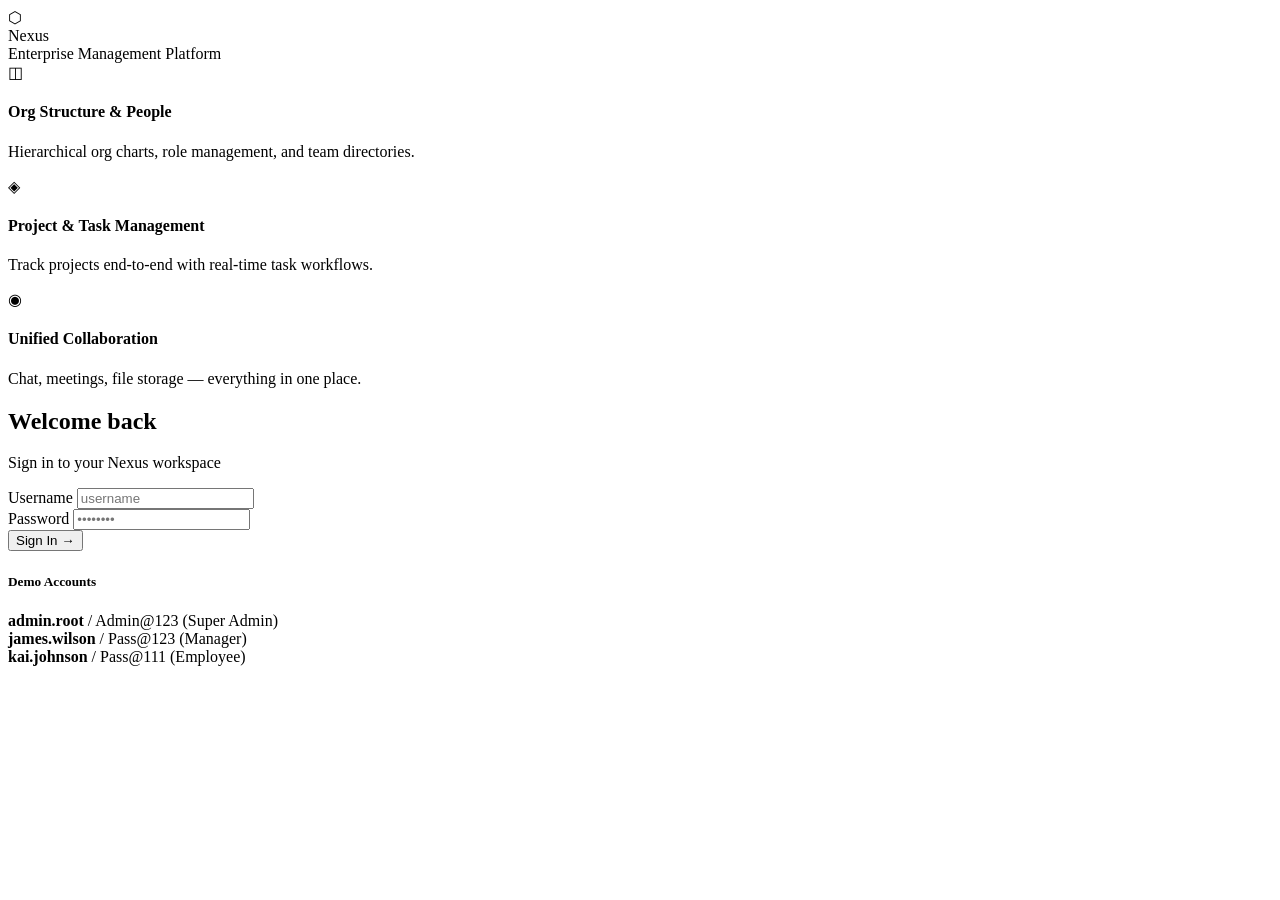
==== index.html @ 41109d19 "Add files via upload" ====
<!DOCTYPE html>
<html lang="en">
<head>
  <meta charset="UTF-8">
  <meta name="viewport" content="width=device-width, initial-scale=1.0">
  <title>Nexus — Sign In</title>
  <link rel="stylesheet" href="css/main.css">
  <link rel="icon" href="data:image/svg+xml,<svg xmlns='http://www.w3.org/2000/svg' viewBox='0 0 100 100'><text y='.9em' font-size='90'>⬡</text></svg>">
</head>
<body>
  <div class="login-page">
    <!-- Left Art Panel -->
    <div class="login-art">
      <div class="grid-lines"></div>
      <div class="login-art-content">
        <div class="login-brand-logo">⬡</div>
        <div class="login-brand-name">Nexus</div>
        <div class="login-brand-tag">Enterprise Management Platform</div>

        <div class="login-features">
          <div class="login-feature">
            <div class="lf-icon">◫</div>
            <div class="lf-text">
              <h4>Org Structure & People</h4>
              <p>Hierarchical org charts, role management, and team directories.</p>
            </div>
          </div>
          <div class="login-feature">
            <div class="lf-icon">◈</div>
            <div class="lf-text">
              <h4>Project & Task Management</h4>
              <p>Track projects end-to-end with real-time task workflows.</p>
            </div>
          </div>
          <div class="login-feature">
            <div class="lf-icon">◉</div>
            <div class="lf-text">
              <h4>Unified Collaboration</h4>
              <p>Chat, meetings, file storage — everything in one place.</p>
            </div>
          </div>
        </div>
      </div>
    </div>

    <!-- Right Form Panel -->
    <div class="login-form-side">
      <div class="login-form-box">
        <h2>Welcome back</h2>
        <p>Sign in to your Nexus workspace</p>

        <div class="form-group">
          <label>Username</label>
          <input type="text" id="username" placeholder="username" autocomplete="username"
            onkeydown="if(event.key==='Enter')document.getElementById('password').focus()">
        </div>
        <div class="form-group">
          <label>Password</label>
          <input type="password" id="password" placeholder="••••••••" autocomplete="current-password"
            onkeydown="if(event.key==='Enter')doLogin()">
        </div>
        <button class="login-btn" onclick="doLogin()">Sign In →</button>

        <div class="login-hint">
          <h5>Demo Accounts</h5>
          <p>
            <strong>admin.root</strong> / Admin@123 (Super Admin)<br>
            <strong>james.wilson</strong> / Pass@123 (Manager)<br>
            <strong>kai.johnson</strong> / Pass@111 (Employee)
          </p>
        </div>
      </div>
    </div>
  </div>

  <div id="toast-container"></div>

  <script src="js/store.js"></script>
  <script>
    // Pre-init store
    Store.get();

    function doLogin() {
      const username = document.getElementById('username').value.trim();
      const password = document.getElementById('password').value;
      if (!username || !password) { H.notify('Enter credentials', 'error'); return; }
      const user = Auth.login(username, password);
      if (user) {
        H.notify(`Welcome, ${user.name.split(' ')[0]}!`, 'success');
        setTimeout(() => window.location.href = 'app.html', 700);
      } else {
        H.notify('Invalid username or password', 'error');
        document.getElementById('password').value = '';
        document.getElementById('password').focus();
      }
    }
  </script>
</body>
</html>
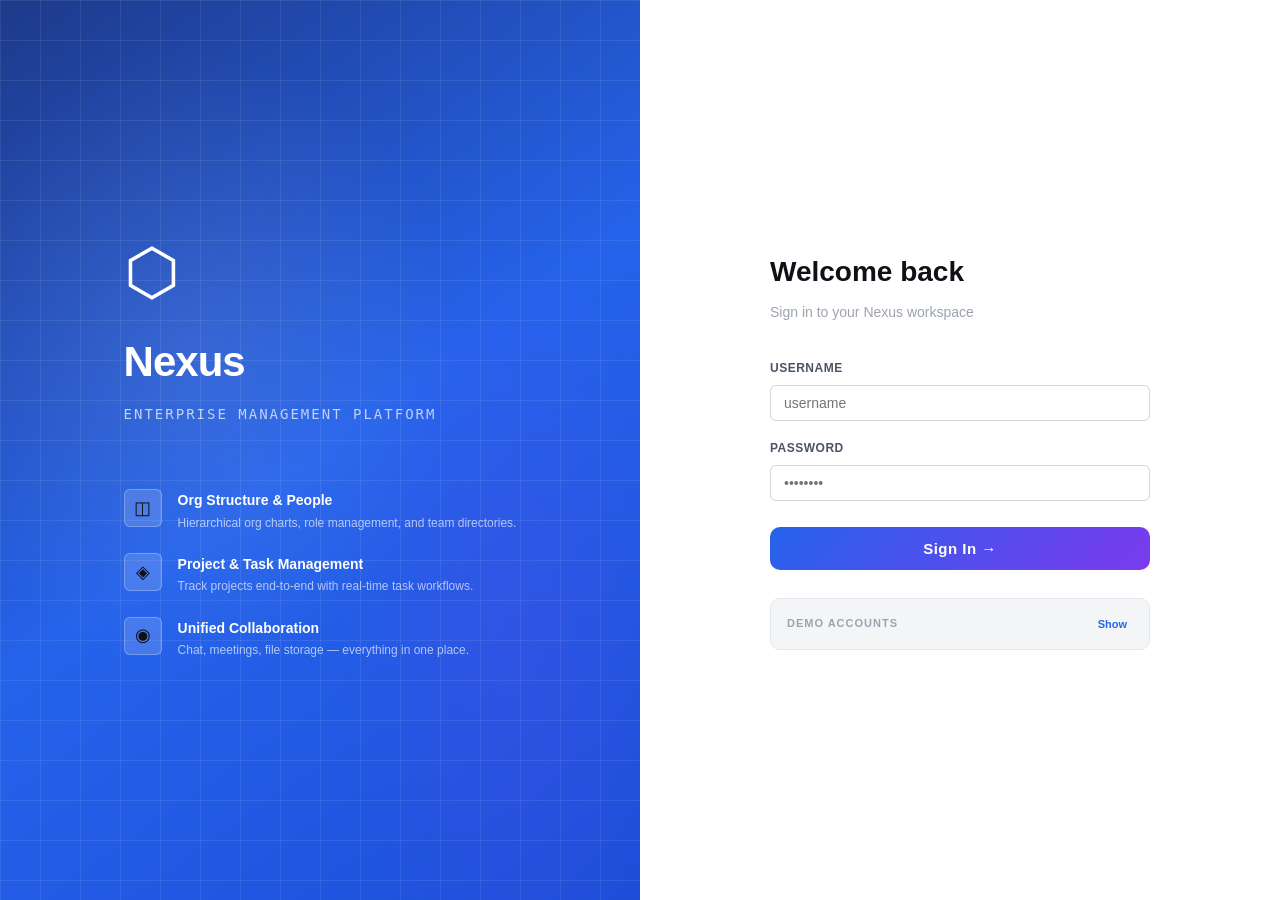
==== commit df276624: "Enhance demo account hints with toggle feature Added toggle functionality for demo account hints." ====
--- a/index.html
+++ b/index.html
@@ -62,12 +62,17 @@
         <button class="login-btn" onclick="doLogin()">Sign In →</button>
 
         <div class="login-hint">
-          <h5>Demo Accounts</h5>
-          <p>
-            <strong>admin.root</strong> / Admin@123 (Super Admin)<br>
-            <strong>james.wilson</strong> / Pass@123 (Manager)<br>
-            <strong>kai.johnson</strong> / Pass@111 (Employee)
-          </p>
+          <div class="login-hint-header">
+            <h5>Demo Accounts</h5>
+            <button class="login-hint-toggle" onclick="toggleHint(this)">Show</button>
+          </div>
+          <div class="login-hint-body" id="demo-hint-body">
+            <p>
+              <strong>admin.root</strong> / Admin@123 (Super Admin)<br>
+              <strong>james.wilson</strong> / Pass@123 (Manager)<br>
+              <strong>kai.johnson</strong> / Pass@111 (Employee)
+            </p>
+          </div>
         </div>
       </div>
     </div>
@@ -77,8 +82,13 @@
 
   <script src="js/store.js"></script>
   <script>
-    // Pre-init store
     Store.get();
+
+    function toggleHint(btn) {
+      const body = document.getElementById('demo-hint-body');
+      const isOpen = body.classList.toggle('open');
+      btn.textContent = isOpen ? 'Hide' : 'Show';
+    }
 
     function doLogin() {
       const username = document.getElementById('username').value.trim();
--- a/css/main.css
+++ b/css/main.css
@@ -0,0 +1,775 @@
+/* ═══════════════════════════════════════════
+   NEXUS — Design System (Light Theme)
+═══════════════════════════════════════════ */
+
+@import url('https://fonts.googleapis.com/css2?family=DM+Sans:wght@300;400;500;600;700&family=Syne:wght@400;600;700;800&family=JetBrains+Mono:wght@400;500&display=swap');
+
+/* ─── Variables ──────────────────────────── */
+:root {
+  --bg-base:    #f4f5f7;
+  --bg-surface: #ffffff;
+  --bg-card:    #ffffff;
+  --bg-hover:   #f0f2f5;
+  --bg-active:  #e8eaf0;
+
+  --border:     #e2e5eb;
+  --border-2:   #d1d5dc;
+
+  --text-1:     #0f1117;
+  --text-2:     #4b5563;
+  --text-3:     #9ca3af;
+
+  --accent:     #2563eb;
+  --accent-glow:#2563eb14;
+  --accent-2:   #7c3aed;
+  --accent-3:   #059669;
+  --warn:       #d97706;
+  --danger:     #dc2626;
+  --success:    #16a34a;
+  --purple:     #7c3aed;
+
+  --radius-sm:  6px;
+  --radius:     10px;
+  --radius-lg:  14px;
+  --radius-xl:  20px;
+
+  --shadow-sm:  0 1px 3px #0000000d;
+  --shadow:     0 4px 16px #00000012;
+  --shadow-lg:  0 8px 32px #00000018;
+
+  --sidebar-w:  240px;
+  --header-h:   58px;
+
+  --font-body:  'DM Sans', sans-serif;
+  --font-head:  'Syne', sans-serif;
+  --font-mono:  'JetBrains Mono', monospace;
+}
+
+/* ─── Reset ─────────────────────────────── */
+*, *::before, *::after { box-sizing: border-box; margin: 0; padding: 0; }
+html { height: 100%; }
+body {
+  font-family: var(--font-body);
+  background: var(--bg-base);
+  color: var(--text-1);
+  height: 100%;
+  overflow: hidden;
+  font-size: 14px;
+  line-height: 1.6;
+}
+a { color: var(--accent); text-decoration: none; }
+button { cursor: pointer; border: none; background: none; font-family: inherit; }
+input, textarea, select {
+  font-family: inherit;
+  background: var(--bg-surface);
+  border: 1px solid var(--border-2);
+  color: var(--text-1);
+  border-radius: var(--radius-sm);
+  padding: 9px 13px;
+  font-size: 14px;
+  outline: none;
+  width: 100%;
+  transition: border-color .2s, box-shadow .2s;
+}
+input:focus, textarea:focus, select:focus {
+  border-color: var(--accent);
+  box-shadow: 0 0 0 3px var(--accent-glow);
+}
+select option { background: var(--bg-surface); color: var(--text-1); }
+h1, h2, h3, h4, h5 { font-family: var(--font-head); font-weight: 700; }
+::-webkit-scrollbar { width: 5px; height: 5px; }
+::-webkit-scrollbar-track { background: transparent; }
+::-webkit-scrollbar-thumb { background: var(--border-2); border-radius: 99px; }
+
+/* ─── Login Page ─────────────────────────── */
+.login-page {
+  height: 100vh;
+  display: grid;
+  grid-template-columns: 1fr 1fr;
+  overflow: hidden;
+}
+.login-art {
+  background: linear-gradient(145deg, #1e3a8a 0%, #2563eb 50%, #1d4ed8 100%);
+  display: flex;
+  flex-direction: column;
+  justify-content: center;
+  align-items: center;
+  position: relative;
+  overflow: hidden;
+  padding: 60px;
+}
+.login-art::before {
+  content: '';
+  position: absolute;
+  inset: 0;
+  background:
+    radial-gradient(ellipse 60% 50% at 30% 40%, #ffffff18 0%, transparent 70%),
+    radial-gradient(ellipse 40% 60% at 80% 70%, #7c3aed28 0%, transparent 70%);
+}
+.login-art .grid-lines {
+  position: absolute;
+  inset: 0;
+  background-image:
+    linear-gradient(rgba(255,255,255,.08) 1px, transparent 1px),
+    linear-gradient(90deg, rgba(255,255,255,.08) 1px, transparent 1px);
+  background-size: 40px 40px;
+}
+.login-art-content { position: relative; z-index: 1; }
+.login-brand-logo {
+  font-size: 64px;
+  line-height: 1;
+  margin-bottom: 24px;
+  color: #fff;
+}
+.login-brand-name {
+  font-family: var(--font-head);
+  font-size: 42px;
+  font-weight: 800;
+  letter-spacing: -1px;
+  color: #fff;
+}
+.login-brand-tag {
+  color: rgba(255,255,255,.7);
+  font-size: 14px;
+  margin-top: 8px;
+  letter-spacing: 2px;
+  text-transform: uppercase;
+  font-family: var(--font-mono);
+}
+.login-features { margin-top: 64px; display: flex; flex-direction: column; gap: 20px; }
+.login-feature {
+  display: flex; gap: 16px; align-items: flex-start;
+  opacity: 0; animation: fadeUp .6s forwards;
+}
+.login-feature:nth-child(1) { animation-delay: .1s; }
+.login-feature:nth-child(2) { animation-delay: .2s; }
+.login-feature:nth-child(3) { animation-delay: .3s; }
+.lf-icon {
+  width: 38px; height: 38px; flex-shrink: 0;
+  background: rgba(255,255,255,.15);
+  border: 1px solid rgba(255,255,255,.25);
+  border-radius: var(--radius-sm);
+  display: grid; place-items: center;
+  font-size: 18px;
+}
+.lf-text h4 { font-size: 14px; color: #fff; font-family: var(--font-head); }
+.lf-text p { font-size: 12px; color: rgba(255,255,255,.65); margin-top: 2px; }
+
+.login-form-side {
+  background: #ffffff;
+  display: flex;
+  flex-direction: column;
+  justify-content: center;
+  align-items: center;
+  padding: 60px;
+}
+.login-form-box { width: 100%; max-width: 380px; }
+.login-form-box h2 { font-size: 28px; margin-bottom: 6px; color: var(--text-1); }
+.login-form-box > p { color: var(--text-3); margin-bottom: 36px; font-size: 14px; }
+.form-group { margin-bottom: 18px; }
+.form-group label { display: block; font-size: 12px; color: var(--text-2); margin-bottom: 7px; letter-spacing: .5px; text-transform: uppercase; font-weight: 600; }
+.login-btn {
+  width: 100%; padding: 13px;
+  background: linear-gradient(135deg, var(--accent), var(--accent-2));
+  color: #fff; font-family: var(--font-head);
+  font-size: 15px; font-weight: 700;
+  border-radius: var(--radius);
+  margin-top: 8px;
+  transition: transform .15s, box-shadow .15s;
+  letter-spacing: .5px;
+}
+.login-btn:hover { transform: translateY(-1px); box-shadow: 0 4px 24px #2563eb50; }
+
+.login-hint {
+  margin-top: 28px; padding: 16px;
+  background: var(--bg-base); border-radius: var(--radius);
+  border: 1px solid var(--border);
+  position: relative;
+}
+.login-hint-header {
+  display: flex; align-items: center; justify-content: space-between;
+  margin-bottom: 0;
+}
+.login-hint h5 { font-size: 11px; text-transform: uppercase; letter-spacing: 1px; color: var(--text-3); font-weight: 600; }
+.login-hint-toggle {
+  background: none; border: none; cursor: pointer;
+  font-size: 11px; color: var(--accent); font-weight: 600;
+  padding: 2px 6px; border-radius: 4px;
+  transition: background .15s;
+}
+.login-hint-toggle:hover { background: var(--accent-glow); }
+.login-hint-body { margin-top: 12px; display: none; }
+.login-hint-body.open { display: block; }
+.login-hint p { font-family: var(--font-mono); font-size: 12px; color: var(--text-2); line-height: 2; }
+.login-hint strong { color: var(--accent); }
+
+/* ─── App Shell ──────────────────────────── */
+.app-shell {
+  display: grid;
+  grid-template-columns: var(--sidebar-w) 1fr;
+  grid-template-rows: var(--header-h) 1fr;
+  height: 100vh;
+  overflow: hidden;
+}
+
+/* ─── Header ─────────────────────────────── */
+.app-header {
+  grid-column: 1 / -1;
+  background: var(--bg-surface);
+  border-bottom: 1px solid var(--border);
+  display: flex;
+  align-items: center;
+  padding: 0 20px 0 0;
+  gap: 12px;
+  z-index: 100;
+  box-shadow: var(--shadow-sm);
+}
+.header-brand {
+  width: var(--sidebar-w);
+  flex-shrink: 0;
+  display: flex;
+  align-items: center;
+  gap: 10px;
+  padding: 0 20px;
+  border-right: 1px solid var(--border);
+  height: 100%;
+}
+.brand-icon {
+  font-size: 22px;
+  background: linear-gradient(135deg, var(--accent), var(--accent-2));
+  -webkit-background-clip: text;
+  -webkit-text-fill-color: transparent;
+}
+.brand-name {
+  font-family: var(--font-head);
+  font-size: 18px;
+  font-weight: 800;
+  letter-spacing: -.5px;
+  color: var(--text-1);
+}
+.header-search {
+  flex: 1; max-width: 400px; margin-left: 16px;
+  position: relative;
+}
+.header-search input {
+  background: var(--bg-base);
+  padding-left: 38px;
+  border-radius: 99px;
+  font-size: 13px;
+}
+.header-search .search-icon {
+  position: absolute; left: 13px; top: 50%; transform: translateY(-50%);
+  color: var(--text-3); font-size: 15px;
+}
+.header-actions { margin-left: auto; display: flex; align-items: center; gap: 6px; }
+.icon-btn {
+  width: 36px; height: 36px;
+  border-radius: var(--radius-sm);
+  display: grid; place-items: center;
+  color: var(--text-2);
+  font-size: 17px;
+  transition: background .15s, color .15s;
+  position: relative;
+}
+.icon-btn:hover { background: var(--bg-hover); color: var(--text-1); }
+.notif-badge {
+  position: absolute; top: 4px; right: 4px;
+  width: 8px; height: 8px;
+  background: var(--danger); border-radius: 50%;
+  border: 2px solid var(--bg-surface);
+}
+.header-user {
+  display: flex; align-items: center; gap: 10px;
+  padding: 6px 10px 6px 6px;
+  border-radius: var(--radius);
+  cursor: pointer;
+  transition: background .15s;
+  margin-left: 8px;
+  position: relative;
+}
+.header-user:hover { background: var(--bg-hover); }
+.avatar {
+  width: 32px; height: 32px;
+  border-radius: 50%;
+  background: linear-gradient(135deg, var(--accent), var(--accent-2));
+  display: grid; place-items: center;
+  font-size: 12px; font-weight: 700;
+  color: #fff; flex-shrink: 0;
+}
+.avatar.lg { width: 48px; height: 48px; font-size: 16px; }
+.avatar.xl { width: 64px; height: 64px; font-size: 20px; }
+.header-user-info { text-align: left; }
+.header-user-info .name { font-size: 13px; font-weight: 600; line-height: 1.2; color: var(--text-1); }
+.header-user-info .role { font-size: 11px; color: var(--text-3); text-transform: capitalize; }
+
+/* ─── Sidebar ────────────────────────────── */
+.app-sidebar {
+  background: var(--bg-surface);
+  border-right: 1px solid var(--border);
+  overflow-y: auto;
+  padding: 16px 0;
+  display: flex;
+  flex-direction: column;
+}
+.nav-section { margin-bottom: 24px; }
+.nav-section-label {
+  font-size: 10px;
+  text-transform: uppercase;
+  letter-spacing: 1.5px;
+  color: var(--text-3);
+  padding: 0 20px;
+  margin-bottom: 6px;
+  font-weight: 600;
+}
+.nav-item {
+  display: flex;
+  align-items: center;
+  gap: 11px;
+  padding: 10px 20px;
+  color: var(--text-2);
+  font-size: 13.5px;
+  font-weight: 500;
+  transition: all .15s;
+  border-left: 3px solid transparent;
+  cursor: pointer;
+}
+.nav-item:hover { color: var(--text-1); background: var(--bg-hover); }
+.nav-item.active {
+  color: var(--accent);
+  background: var(--accent-glow);
+  border-left-color: var(--accent);
+}
+.nav-icon { width: 18px; text-align: center; font-size: 15px; }
+.sidebar-footer {
+  margin-top: auto;
+  padding: 16px;
+  border-top: 1px solid var(--border);
+}
+.logout-btn {
+  width: 100%;
+  display: flex;
+  align-items: center;
+  gap: 10px;
+  padding: 10px 12px;
+  color: var(--text-3);
+  font-size: 13px;
+  border-radius: var(--radius-sm);
+  transition: all .15s;
+}
+.logout-btn:hover { color: var(--danger); background: #dc262610; }
+
+/* ─── Main Content ───────────────────────── */
+.app-main {
+  overflow-y: auto;
+  overflow-x: hidden;
+  display: flex;
+  flex-direction: column;
+}
+.page { display: none; flex-direction: column; flex: 1; }
+.page.active { display: flex; }
+
+.page-header {
+  padding: 28px 32px 20px;
+  border-bottom: 1px solid var(--border);
+  display: flex;
+  align-items: flex-start;
+  justify-content: space-between;
+  gap: 16px;
+  background: var(--bg-surface);
+}
+.page-title { font-size: 22px; letter-spacing: -.5px; color: var(--text-1); }
+.page-sub { color: var(--text-3); font-size: 13px; margin-top: 4px; font-family: var(--font-body); font-weight: 400; }
+.page-body { padding: 28px 32px; flex: 1; }
+
+/* ─── Cards ──────────────────────────────── */
+.card {
+  background: var(--bg-card);
+  border: 1px solid var(--border);
+  border-radius: var(--radius-lg);
+  padding: 24px;
+  box-shadow: var(--shadow-sm);
+}
+.card-sm { padding: 18px 20px; }
+.card + .card { margin-top: 0; }
+.card-header { display: flex; justify-content: space-between; align-items: center; margin-bottom: 20px; }
+.card-title { font-size: 14px; font-weight: 600; font-family: var(--font-head); color: var(--text-1); }
+
+/* ─── Grid layouts ───────────────────────── */
+.grid-2 { display: grid; grid-template-columns: 1fr 1fr; gap: 20px; }
+.grid-3 { display: grid; grid-template-columns: repeat(3, 1fr); gap: 20px; }
+.grid-4 { display: grid; grid-template-columns: repeat(4, 1fr); gap: 18px; }
+
+/* ─── Stat Cards ─────────────────────────── */
+.stat-card {
+  background: var(--bg-card);
+  border: 1px solid var(--border);
+  border-radius: var(--radius-lg);
+  padding: 22px;
+  position: relative;
+  overflow: hidden;
+  transition: transform .2s, border-color .2s, box-shadow .2s;
+  box-shadow: var(--shadow-sm);
+}
+.stat-card::before {
+  content: '';
+  position: absolute;
+  top: 0; left: 0; right: 0;
+  height: 3px;
+  background: linear-gradient(90deg, var(--accent-clr, var(--accent)), transparent);
+}
+.stat-card:hover { transform: translateY(-2px); border-color: var(--border-2); box-shadow: var(--shadow); }
+.stat-icon { font-size: 28px; margin-bottom: 12px; }
+.stat-val { font-family: var(--font-head); font-size: 30px; font-weight: 800; line-height: 1; color: var(--text-1); }
+.stat-label { color: var(--text-3); font-size: 12px; margin-top: 6px; text-transform: uppercase; letter-spacing: .5px; }
+.stat-delta { font-size: 12px; margin-top: 8px; color: var(--success); }
+.stat-delta.down { color: var(--danger); }
+
+/* ─── Badges ─────────────────────────────── */
+.badge {
+  display: inline-flex; align-items: center;
+  padding: 3px 10px; border-radius: 99px;
+  font-size: 11px; font-weight: 600; letter-spacing: .3px;
+  text-transform: capitalize;
+}
+.badge-success { background: #dcfce7; color: #15803d; border: 1px solid #bbf7d0; }
+.badge-info    { background: #dbeafe; color: #1d4ed8; border: 1px solid #bfdbfe; }
+.badge-warn    { background: #fef3c7; color: #b45309; border: 1px solid #fde68a; }
+.badge-danger  { background: #fee2e2; color: #b91c1c; border: 1px solid #fecaca; }
+.badge-muted   { background: var(--bg-hover); color: var(--text-3); border: 1px solid var(--border); }
+.badge-purple  { background: #ede9fe; color: #6d28d9; border: 1px solid #ddd6fe; }
+
+/* ─── Buttons ────────────────────────────── */
+.btn {
+  display: inline-flex; align-items: center; gap: 8px;
+  padding: 9px 18px; border-radius: var(--radius);
+  font-size: 13px; font-weight: 600;
+  transition: all .15s; white-space: nowrap;
+  font-family: var(--font-body);
+}
+.btn-primary {
+  background: var(--accent);
+  color: #fff;
+  box-shadow: 0 1px 3px #2563eb30;
+}
+.btn-primary:hover { background: #1d4ed8; transform: translateY(-1px); box-shadow: 0 4px 16px #2563eb40; }
+.btn-ghost {
+  background: var(--bg-surface);
+  color: var(--text-2);
+  border: 1px solid var(--border-2);
+}
+.btn-ghost:hover { color: var(--text-1); background: var(--bg-hover); border-color: var(--border-2); }
+.btn-danger { background: #fee2e2; color: var(--danger); border: 1px solid #fecaca; }
+.btn-danger:hover { background: #fecaca; }
+.btn-sm { padding: 6px 13px; font-size: 12px; }
+.btn-icon { padding: 8px; border-radius: var(--radius-sm); }
+
+/* ─── Table ──────────────────────────────── */
+.table-wrap { overflow-x: auto; border-radius: var(--radius-lg); border: 1px solid var(--border); box-shadow: var(--shadow-sm); }
+table { width: 100%; border-collapse: collapse; }
+thead tr { border-bottom: 1px solid var(--border); }
+th {
+  text-align: left; padding: 12px 16px;
+  font-size: 11px; text-transform: uppercase;
+  letter-spacing: .8px; color: var(--text-3); font-weight: 600;
+  background: var(--bg-base);
+}
+td { padding: 14px 16px; border-bottom: 1px solid var(--border); font-size: 13px; vertical-align: middle; }
+tbody tr:last-child td { border-bottom: none; }
+tbody tr { transition: background .12s; }
+tbody tr:hover { background: var(--bg-hover); }
+
+/* ─── Progress ───────────────────────────── */
+.progress-wrap { background: var(--bg-hover); border-radius: 99px; height: 6px; overflow: hidden; }
+.progress-bar { height: 100%; border-radius: 99px; background: linear-gradient(90deg, var(--accent), var(--accent-2)); transition: width .5s; }
+
+/* ─── Modal ──────────────────────────────── */
+.modal-overlay {
+  position: fixed; inset: 0;
+  background: #00000050;
+  backdrop-filter: blur(4px);
+  z-index: 500;
+  display: none;
+  place-items: center;
+  padding: 20px;
+}
+.modal-overlay.open { display: grid; }
+.modal {
+  background: var(--bg-card);
+  border: 1px solid var(--border);
+  border-radius: var(--radius-xl);
+  padding: 0;
+  width: 100%; max-width: 560px;
+  max-height: 90vh;
+  overflow-y: auto;
+  animation: modalIn .2s ease;
+  box-shadow: var(--shadow-lg);
+}
+.modal-lg { max-width: 760px; }
+.modal-header {
+  padding: 24px 28px 20px;
+  border-bottom: 1px solid var(--border);
+  display: flex; align-items: center; justify-content: space-between;
+}
+.modal-header h3 { font-size: 18px; color: var(--text-1); }
+.modal-close {
+  width: 32px; height: 32px; border-radius: var(--radius-sm);
+  display: grid; place-items: center;
+  color: var(--text-3); font-size: 18px;
+  transition: all .15s;
+}
+.modal-close:hover { background: var(--bg-hover); color: var(--text-1); }
+.modal-body { padding: 24px 28px; }
+.modal-footer { padding: 16px 28px 24px; display: flex; gap: 10px; justify-content: flex-end; border-top: 1px solid var(--border); }
+.form-row { display: grid; gap: 16px; margin-bottom: 16px; }
+.form-row.cols-2 { grid-template-columns: 1fr 1fr; }
+.form-field label { display: block; font-size: 12px; color: var(--text-2); margin-bottom: 7px; letter-spacing: .3px; font-weight: 500; }
+textarea { resize: vertical; min-height: 80px; }
+
+/* ─── Toast ──────────────────────────────── */
+#toast-container {
+  position: fixed; bottom: 24px; right: 24px;
+  z-index: 1000; display: flex; flex-direction: column; gap: 8px;
+}
+.toast {
+  background: var(--bg-card); border: 1px solid var(--border-2);
+  padding: 12px 20px; border-radius: var(--radius);
+  font-size: 13px; color: var(--text-1);
+  transform: translateX(120%); transition: transform .35s cubic-bezier(.34,1.56,.64,1);
+  box-shadow: var(--shadow);
+  max-width: 320px;
+  border-left: 3px solid var(--accent);
+}
+.toast.toast-success { border-left-color: var(--success); }
+.toast.toast-error   { border-left-color: var(--danger); }
+.toast.toast-warn    { border-left-color: var(--warn); }
+.toast.show { transform: translateX(0); }
+
+/* ─── Org Chart ──────────────────────────── */
+.org-chart { overflow-x: auto; padding: 20px 0; }
+.org-node-wrap { display: flex; flex-direction: column; align-items: center; }
+.org-node {
+  background: var(--bg-card);
+  border: 1px solid var(--border);
+  border-radius: var(--radius-lg);
+  padding: 14px 18px;
+  min-width: 160px;
+  text-align: center;
+  cursor: pointer;
+  transition: all .2s;
+  position: relative;
+  box-shadow: var(--shadow-sm);
+}
+.org-node:hover { border-color: var(--accent); transform: translateY(-2px); box-shadow: var(--shadow); }
+.org-node.super_admin { border-top: 3px solid var(--accent); }
+.org-node.manager { border-top: 3px solid var(--accent-3); }
+.org-node.employee { border-top: 3px solid var(--border-2); }
+.org-node-name { font-size: 12px; font-weight: 600; margin-top: 6px; color: var(--text-1); }
+.org-node-pos { font-size: 10px; color: var(--text-3); margin-top: 2px; }
+.org-children { display: flex; gap: 20px; margin-top: 0; position: relative; padding-top: 28px; }
+.org-children::before {
+  content: '';
+  position: absolute; top: 0; left: 50%; transform: translateX(-50%);
+  width: 1px; height: 28px;
+  background: var(--border-2);
+}
+.org-children-wrap { display: flex; flex-direction: column; align-items: center; }
+.org-line {
+  width: 100%; height: 1px;
+  background: var(--border-2);
+  position: absolute;
+  top: 0;
+}
+
+/* ─── Calendar ───────────────────────────── */
+.cal-grid {
+  display: grid;
+  grid-template-columns: repeat(7, 1fr);
+  gap: 2px;
+}
+.cal-day-header {
+  text-align: center; padding: 10px;
+  font-size: 11px; text-transform: uppercase;
+  letter-spacing: .8px; color: var(--text-3); font-weight: 600;
+}
+.cal-cell {
+  background: var(--bg-card);
+  border: 1px solid var(--border);
+  border-radius: var(--radius-sm);
+  min-height: 90px;
+  padding: 8px;
+  transition: background .15s;
+  cursor: pointer;
+}
+.cal-cell:hover { background: var(--bg-hover); }
+.cal-cell.today { border-color: var(--accent); background: var(--accent-glow); }
+.cal-cell.other-month .cal-date { color: var(--text-3); }
+.cal-date { font-size: 13px; font-weight: 600; margin-bottom: 5px; color: var(--text-1); }
+.cal-event {
+  font-size: 10px; padding: 2px 6px;
+  border-radius: 3px; margin-bottom: 2px;
+  background: #dbeafe; color: var(--accent);
+  white-space: nowrap; overflow: hidden; text-overflow: ellipsis;
+}
+.cal-event.task { background: #fef3c7; color: var(--warn); }
+.cal-event.meeting { background: #ede9fe; color: var(--purple); }
+
+/* ─── Chat ───────────────────────────────── */
+.chat-layout { display: grid; grid-template-columns: 280px 1fr; height: calc(100vh - var(--header-h) - 140px); gap: 0; }
+.chat-sidebar {
+  background: var(--bg-surface);
+  border: 1px solid var(--border);
+  border-radius: var(--radius-lg) 0 0 var(--radius-lg);
+  overflow-y: auto;
+  box-shadow: var(--shadow-sm);
+}
+.chat-main {
+  background: var(--bg-card);
+  border: 1px solid var(--border);
+  border-left: none;
+  border-radius: 0 var(--radius-lg) var(--radius-lg) 0;
+  display: flex;
+  flex-direction: column;
+}
+.chat-contact {
+  padding: 12px 16px;
+  display: flex; align-items: center; gap: 12px;
+  cursor: pointer; transition: background .15s;
+  border-bottom: 1px solid var(--border);
+}
+.chat-contact:hover { background: var(--bg-hover); }
+.chat-contact.active { background: var(--accent-glow); border-left: 3px solid var(--accent); }
+.chat-contact-info .cname { font-size: 13px; font-weight: 600; color: var(--text-1); }
+.chat-contact-info .clast { font-size: 11px; color: var(--text-3); margin-top: 2px; }
+.chat-messages { flex: 1; overflow-y: auto; padding: 20px; display: flex; flex-direction: column; gap: 12px; background: var(--bg-base); }
+.msg-bubble { max-width: 70%; }
+.msg-bubble.me { align-self: flex-end; }
+.msg-bubble.them { align-self: flex-start; }
+.bubble-text {
+  padding: 10px 16px; border-radius: 16px;
+  font-size: 13px; line-height: 1.5;
+}
+.msg-bubble.me .bubble-text { background: linear-gradient(135deg, var(--accent), var(--accent-2)); color: #fff; border-radius: 16px 16px 4px 16px; }
+.msg-bubble.them .bubble-text { background: var(--bg-card); color: var(--text-1); border-radius: 16px 16px 16px 4px; border: 1px solid var(--border); }
+.bubble-meta { font-size: 11px; color: var(--text-3); margin-top: 4px; text-align: right; }
+.msg-bubble.them .bubble-meta { text-align: left; }
+.chat-input-bar {
+  padding: 16px 20px;
+  border-top: 1px solid var(--border);
+  display: flex; gap: 10px; align-items: center;
+  background: var(--bg-surface);
+}
+.chat-input-bar input { flex: 1; border-radius: 99px; }
+
+/* ─── File Storage ───────────────────────── */
+.file-grid { display: grid; grid-template-columns: repeat(auto-fill, minmax(180px, 1fr)); gap: 16px; }
+.file-card {
+  background: var(--bg-card);
+  border: 1px solid var(--border);
+  border-radius: var(--radius-lg);
+  padding: 20px 16px;
+  text-align: center;
+  cursor: pointer;
+  transition: all .2s;
+  box-shadow: var(--shadow-sm);
+}
+.file-card:hover { transform: translateY(-3px); border-color: var(--border-2); box-shadow: var(--shadow); }
+.file-icon { font-size: 36px; margin-bottom: 12px; }
+.file-name { font-size: 12px; font-weight: 600; word-break: break-word; line-height: 1.4; color: var(--text-1); }
+.file-meta { font-size: 11px; color: var(--text-3); margin-top: 6px; }
+.folder-card {
+  background: var(--bg-card);
+  border: 1px solid var(--border);
+  border-radius: var(--radius-lg);
+  padding: 18px 16px;
+  display: flex; align-items: center; gap: 14px;
+  cursor: pointer; transition: all .2s;
+  box-shadow: var(--shadow-sm);
+}
+.folder-card:hover { border-color: var(--warn); background: #fffbeb; }
+
+/* ─── Tabs ───────────────────────────────── */
+.tabs { display: flex; gap: 2px; border-bottom: 1px solid var(--border); margin-bottom: 24px; }
+.tab-btn {
+  padding: 10px 20px;
+  font-size: 13px; font-weight: 500;
+  color: var(--text-3);
+  border-bottom: 2px solid transparent;
+  transition: all .15s;
+  margin-bottom: -1px;
+}
+.tab-btn:hover { color: var(--text-2); }
+.tab-btn.active { color: var(--accent); border-bottom-color: var(--accent); }
+.tab-pane { display: none; }
+.tab-pane.active { display: block; }
+
+/* ─── Dropdown Menu ──────────────────────── */
+.dropdown { position: relative; }
+.dropdown-menu {
+  position: absolute; top: 100%; right: 0;
+  background: var(--bg-card);
+  border: 1px solid var(--border-2);
+  border-radius: var(--radius);
+  padding: 6px;
+  min-width: 180px;
+  z-index: 200;
+  display: none;
+  box-shadow: var(--shadow-lg);
+  animation: fadeIn .15s ease;
+}
+.dropdown-menu.open { display: block; }
+.dropdown-item {
+  display: flex; align-items: center; gap: 10px;
+  padding: 9px 12px; border-radius: var(--radius-sm);
+  font-size: 13px; color: var(--text-2);
+  cursor: pointer; transition: all .12s;
+}
+.dropdown-item:hover { background: var(--bg-hover); color: var(--text-1); }
+.dropdown-item.danger { color: var(--danger); }
+.dropdown-item.danger:hover { background: #fee2e2; }
+.dropdown-sep { height: 1px; background: var(--border); margin: 4px 0; }
+
+/* ─── Misc ───────────────────────────────── */
+.empty-state {
+  text-align: center;
+  padding: 60px 20px;
+  color: var(--text-3);
+}
+.empty-state .empty-icon { font-size: 42px; margin-bottom: 12px; opacity: .5; }
+.empty-state p { font-size: 14px; }
+
+.user-pill {
+  display: inline-flex; align-items: center; gap: 7px;
+  background: var(--bg-hover);
+  border: 1px solid var(--border);
+  border-radius: 99px;
+  padding: 4px 10px 4px 4px;
+  font-size: 12px;
+  color: var(--text-1);
+}
+.pill-avatar {
+  width: 22px; height: 22px; border-radius: 50%;
+  background: linear-gradient(135deg, var(--accent), var(--accent-2));
+  display: grid; place-items: center;
+  font-size: 9px; font-weight: 700; color: #fff;
+}
+
+.tag { display: inline-block; padding: 2px 8px; border-radius: 4px; font-size: 11px; background: var(--bg-hover); color: var(--text-3); margin: 2px; border: 1px solid var(--border); }
+
+/* ─── Animations ─────────────────────────── */
+@keyframes fadeIn { from { opacity: 0; } to { opacity: 1; } }
+@keyframes fadeUp { from { opacity: 0; transform: translateY(16px); } to { opacity: 1; transform: translateY(0); } }
+@keyframes modalIn { from { opacity: 0; transform: scale(.95) translateY(10px); } to { opacity: 1; transform: scale(1) translateY(0); } }
+
+.fade-in { animation: fadeIn .3s ease; }
+.fade-up { animation: fadeUp .4s ease; }
+
+/* ─── Responsive ─────────────────────────── */
+@media (max-width: 900px) {
+  .login-page { grid-template-columns: 1fr; }
+  .login-art { display: none; }
+  .grid-4 { grid-template-columns: repeat(2, 1fr); }
+  .grid-3 { grid-template-columns: repeat(2, 1fr); }
+}
+
+/* ─── Scrollbar ──────────────────────────── */
+.app-main, .app-sidebar { scrollbar-width: thin; scrollbar-color: var(--border-2) transparent; }
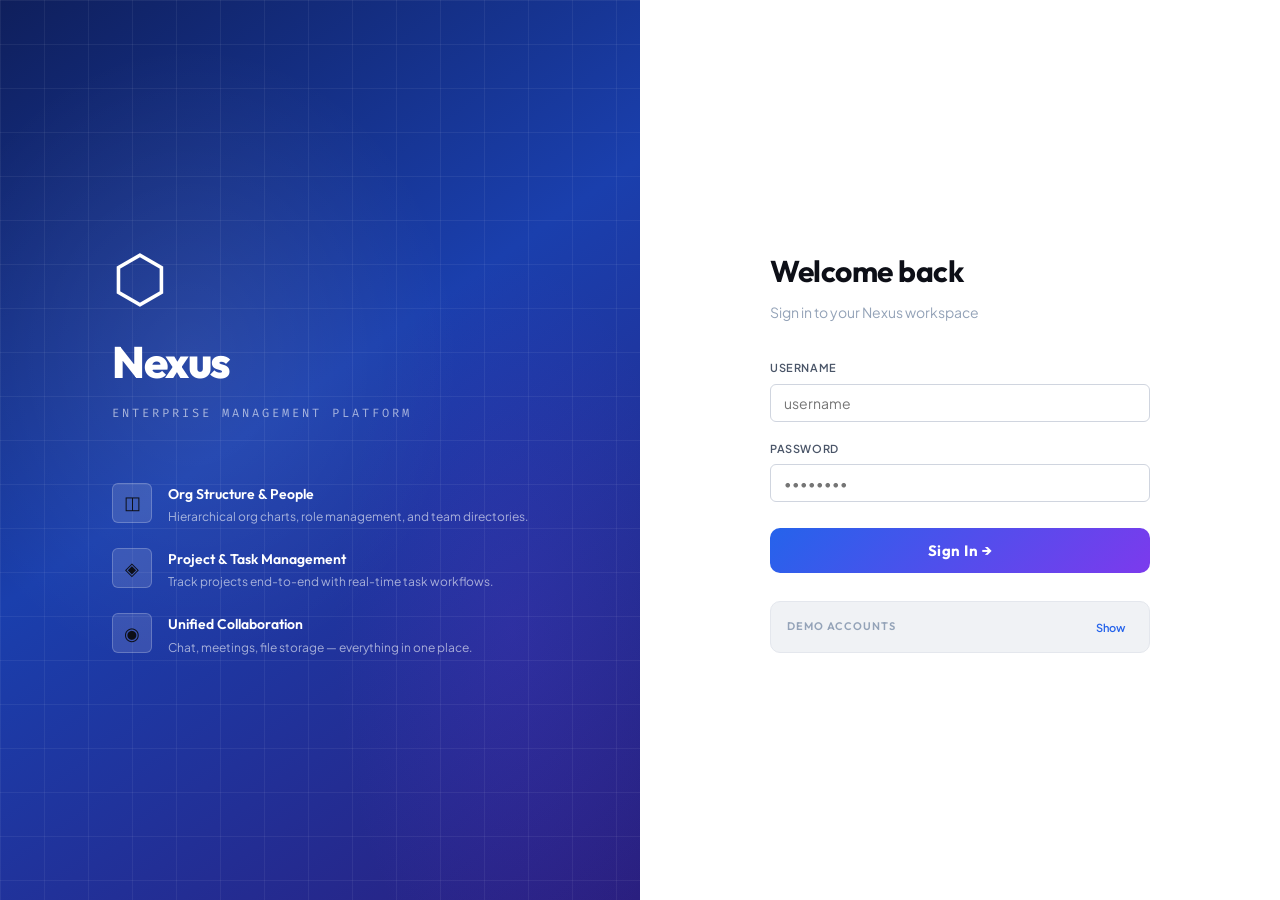
==== commit 47785d8c: "Refactor doLogin to be an async function" ====
--- a/index.html
+++ b/index.html
@@ -82,7 +82,12 @@
 
   <script src="js/store.js"></script>
   <script>
-    Store.get();
+    // Apply saved theme immediately
+    const _t = localStorage.getItem('nexus_theme') || 'light';
+    document.documentElement.setAttribute('data-theme', _t);
+
+    // Pre-fetch latest data from Gist so login always checks live credentials
+    Store.init().catch(() => {});
 
     function toggleHint(btn) {
       const body = document.getElementById('demo-hint-body');
@@ -90,10 +95,18 @@
       btn.textContent = isOpen ? 'Hide' : 'Show';
     }
 
-    function doLogin() {
+    async function doLogin() {
       const username = document.getElementById('username').value.trim();
       const password = document.getElementById('password').value;
       if (!username || !password) { H.notify('Enter credentials', 'error'); return; }
+
+      const btn = document.querySelector('.login-btn');
+      btn.textContent = 'Signing in…';
+      btn.disabled = true;
+
+      // Always pull latest data from Gist before checking credentials
+      try { await Store.init(); } catch(e) {}
+
       const user = Auth.login(username, password);
       if (user) {
         H.notify(`Welcome, ${user.name.split(' ')[0]}!`, 'success');
@@ -102,6 +115,8 @@
         H.notify('Invalid username or password', 'error');
         document.getElementById('password').value = '';
         document.getElementById('password').focus();
+        btn.textContent = 'Sign In →';
+        btn.disabled = false;
       }
     }
   </script>
--- a/css/main.css
+++ b/css/main.css
@@ -1,48 +1,76 @@
 /* ═══════════════════════════════════════════
-   NEXUS — Design System (Light Theme)
+   NEXUS — Design System v2
+   Professional fonts, dark/light themes
 ═══════════════════════════════════════════ */
 
-@import url('https://fonts.googleapis.com/css2?family=DM+Sans:wght@300;400;500;600;700&family=Syne:wght@400;600;700;800&family=JetBrains+Mono:wght@400;500&display=swap');
-
-/* ─── Variables ──────────────────────────── */
-:root {
-  --bg-base:    #f4f5f7;
+@import url('https://fonts.googleapis.com/css2?family=Plus+Jakarta+Sans:wght@300;400;500;600;700;800&family=Outfit:wght@400;500;600;700;800&family=Fira+Code:wght@400;500&display=swap');
+
+/* ─── Light Theme (default) ──────────────── */
+:root,
+[data-theme="light"] {
+  --bg-base:    #f0f2f5;
   --bg-surface: #ffffff;
   --bg-card:    #ffffff;
-  --bg-hover:   #f0f2f5;
-  --bg-active:  #e8eaf0;
-
-  --border:     #e2e5eb;
-  --border-2:   #d1d5dc;
-
-  --text-1:     #0f1117;
-  --text-2:     #4b5563;
-  --text-3:     #9ca3af;
-
+  --bg-hover:   #f5f6f8;
+  --bg-active:  #eaecf2;
+  --border:     #e4e7ed;
+  --border-2:   #d0d5df;
+  --text-1:     #0d0f17;
+  --text-2:     #4a5568;
+  --text-3:     #94a3b8;
   --accent:     #2563eb;
-  --accent-glow:#2563eb14;
+  --accent-glow:#2563eb18;
   --accent-2:   #7c3aed;
   --accent-3:   #059669;
   --warn:       #d97706;
   --danger:     #dc2626;
   --success:    #16a34a;
   --purple:     #7c3aed;
-
+  --sidebar-bg: #ffffff;
+  --header-bg:  #ffffff;
+  --shadow-sm:  0 1px 4px #00000010;
+  --shadow:     0 4px 20px #00000010;
+  --shadow-lg:  0 8px 40px #00000015;
+}
+
+/* ─── Dark Theme ─────────────────────────── */
+[data-theme="dark"] {
+  --bg-base:    #0e1117;
+  --bg-surface: #161b27;
+  --bg-card:    #1c2333;
+  --bg-hover:   #1e2740;
+  --bg-active:  #243050;
+  --border:     #2a3450;
+  --border-2:   #344060;
+  --text-1:     #e8edf5;
+  --text-2:     #8b9dc3;
+  --text-3:     #4a5a7a;
+  --accent:     #4f8ef7;
+  --accent-glow:#4f8ef720;
+  --accent-2:   #9b6dff;
+  --accent-3:   #34d399;
+  --warn:       #fbbf24;
+  --danger:     #f87171;
+  --success:    #4ade80;
+  --purple:     #a78bfa;
+  --sidebar-bg: #0e1117;
+  --header-bg:  #161b27;
+  --shadow-sm:  0 1px 4px #00000040;
+  --shadow:     0 4px 20px #00000050;
+  --shadow-lg:  0 8px 40px #00000060;
+}
+
+/* ─── Shared Variables ───────────────────── */
+:root {
   --radius-sm:  6px;
   --radius:     10px;
   --radius-lg:  14px;
   --radius-xl:  20px;
-
-  --shadow-sm:  0 1px 3px #0000000d;
-  --shadow:     0 4px 16px #00000012;
-  --shadow-lg:  0 8px 32px #00000018;
-
-  --sidebar-w:  240px;
-  --header-h:   58px;
-
-  --font-body:  'DM Sans', sans-serif;
-  --font-head:  'Syne', sans-serif;
-  --font-mono:  'JetBrains Mono', monospace;
+  --sidebar-w:  248px;
+  --header-h:   60px;
+  --font-body:  'Plus Jakarta Sans', sans-serif;
+  --font-head:  'Outfit', sans-serif;
+  --font-mono:  'Fira Code', monospace;
 }
 
 /* ─── Reset ─────────────────────────────── */
@@ -56,6 +84,7 @@
   overflow: hidden;
   font-size: 14px;
   line-height: 1.6;
+  transition: background .25s, color .25s;
 }
 a { color: var(--accent); text-decoration: none; }
 button { cursor: pointer; border: none; background: none; font-family: inherit; }
@@ -69,699 +98,349 @@
   font-size: 14px;
   outline: none;
   width: 100%;
-  transition: border-color .2s, box-shadow .2s;
+  transition: border-color .2s, box-shadow .2s, background .25s;
 }
 input:focus, textarea:focus, select:focus {
   border-color: var(--accent);
   box-shadow: 0 0 0 3px var(--accent-glow);
 }
 select option { background: var(--bg-surface); color: var(--text-1); }
-h1, h2, h3, h4, h5 { font-family: var(--font-head); font-weight: 700; }
+h1, h2, h3, h4, h5 { font-family: var(--font-head); font-weight: 700; color: var(--text-1); }
 ::-webkit-scrollbar { width: 5px; height: 5px; }
 ::-webkit-scrollbar-track { background: transparent; }
 ::-webkit-scrollbar-thumb { background: var(--border-2); border-radius: 99px; }
 
 /* ─── Login Page ─────────────────────────── */
 .login-page {
-  height: 100vh;
-  display: grid;
-  grid-template-columns: 1fr 1fr;
-  overflow: hidden;
+  height: 100vh; display: grid; grid-template-columns: 1fr 1fr; overflow: hidden;
 }
 .login-art {
-  background: linear-gradient(145deg, #1e3a8a 0%, #2563eb 50%, #1d4ed8 100%);
-  display: flex;
-  flex-direction: column;
-  justify-content: center;
-  align-items: center;
-  position: relative;
-  overflow: hidden;
-  padding: 60px;
+  background: linear-gradient(145deg, #0f1f5c 0%, #1a3fad 45%, #2a1f7f 100%);
+  display: flex; flex-direction: column; justify-content: center; align-items: center;
+  position: relative; overflow: hidden; padding: 60px;
 }
 .login-art::before {
-  content: '';
-  position: absolute;
-  inset: 0;
-  background:
-    radial-gradient(ellipse 60% 50% at 30% 40%, #ffffff18 0%, transparent 70%),
-    radial-gradient(ellipse 40% 60% at 80% 70%, #7c3aed28 0%, transparent 70%);
+  content: ''; position: absolute; inset: 0;
+  background: radial-gradient(ellipse 60% 50% at 30% 40%, #ffffff15 0%, transparent 70%),
+              radial-gradient(ellipse 40% 60% at 80% 70%, #7c3aed22 0%, transparent 70%);
 }
 .login-art .grid-lines {
-  position: absolute;
-  inset: 0;
-  background-image:
-    linear-gradient(rgba(255,255,255,.08) 1px, transparent 1px),
-    linear-gradient(90deg, rgba(255,255,255,.08) 1px, transparent 1px);
-  background-size: 40px 40px;
+  position: absolute; inset: 0;
+  background-image: linear-gradient(rgba(255,255,255,.06) 1px, transparent 1px),
+                    linear-gradient(90deg, rgba(255,255,255,.06) 1px, transparent 1px);
+  background-size: 44px 44px;
 }
 .login-art-content { position: relative; z-index: 1; }
-.login-brand-logo {
-  font-size: 64px;
-  line-height: 1;
-  margin-bottom: 24px;
-  color: #fff;
-}
-.login-brand-name {
-  font-family: var(--font-head);
-  font-size: 42px;
-  font-weight: 800;
-  letter-spacing: -1px;
-  color: #fff;
-}
-.login-brand-tag {
-  color: rgba(255,255,255,.7);
-  font-size: 14px;
-  margin-top: 8px;
-  letter-spacing: 2px;
-  text-transform: uppercase;
-  font-family: var(--font-mono);
-}
-.login-features { margin-top: 64px; display: flex; flex-direction: column; gap: 20px; }
-.login-feature {
-  display: flex; gap: 16px; align-items: flex-start;
-  opacity: 0; animation: fadeUp .6s forwards;
-}
+.login-brand-logo { font-size: 64px; line-height: 1; margin-bottom: 20px; color: #fff; }
+.login-brand-name { font-family: var(--font-head); font-size: 44px; font-weight: 800; letter-spacing: -1.5px; color: #fff; }
+.login-brand-tag { color: rgba(255,255,255,.6); font-size: 12px; margin-top: 6px; letter-spacing: 3px; text-transform: uppercase; font-family: var(--font-mono); }
+.login-features { margin-top: 60px; display: flex; flex-direction: column; gap: 22px; }
+.login-feature { display: flex; gap: 16px; align-items: flex-start; opacity: 0; animation: fadeUp .6s forwards; }
 .login-feature:nth-child(1) { animation-delay: .1s; }
 .login-feature:nth-child(2) { animation-delay: .2s; }
 .login-feature:nth-child(3) { animation-delay: .3s; }
 .lf-icon {
-  width: 38px; height: 38px; flex-shrink: 0;
-  background: rgba(255,255,255,.15);
-  border: 1px solid rgba(255,255,255,.25);
-  border-radius: var(--radius-sm);
-  display: grid; place-items: center;
-  font-size: 18px;
-}
-.lf-text h4 { font-size: 14px; color: #fff; font-family: var(--font-head); }
-.lf-text p { font-size: 12px; color: rgba(255,255,255,.65); margin-top: 2px; }
-
+  width: 40px; height: 40px; flex-shrink: 0;
+  background: rgba(255,255,255,.12); border: 1px solid rgba(255,255,255,.22);
+  border-radius: var(--radius-sm); display: grid; place-items: center; font-size: 18px;
+}
+.lf-text h4 { font-size: 14px; color: #fff; font-family: var(--font-head); font-weight: 600; }
+.lf-text p { font-size: 12px; color: rgba(255,255,255,.6); margin-top: 3px; line-height: 1.5; }
 .login-form-side {
-  background: #ffffff;
-  display: flex;
-  flex-direction: column;
-  justify-content: center;
-  align-items: center;
-  padding: 60px;
+  background: var(--bg-surface); display: flex; flex-direction: column;
+  justify-content: center; align-items: center; padding: 60px; transition: background .25s;
 }
 .login-form-box { width: 100%; max-width: 380px; }
-.login-form-box h2 { font-size: 28px; margin-bottom: 6px; color: var(--text-1); }
+.login-form-box h2 { font-size: 30px; margin-bottom: 6px; letter-spacing: -.5px; }
 .login-form-box > p { color: var(--text-3); margin-bottom: 36px; font-size: 14px; }
 .form-group { margin-bottom: 18px; }
-.form-group label { display: block; font-size: 12px; color: var(--text-2); margin-bottom: 7px; letter-spacing: .5px; text-transform: uppercase; font-weight: 600; }
+.form-group label { display: block; font-size: 11px; color: var(--text-2); margin-bottom: 7px; letter-spacing: .6px; text-transform: uppercase; font-weight: 600; }
 .login-btn {
-  width: 100%; padding: 13px;
-  background: linear-gradient(135deg, var(--accent), var(--accent-2));
-  color: #fff; font-family: var(--font-head);
-  font-size: 15px; font-weight: 700;
-  border-radius: var(--radius);
-  margin-top: 8px;
-  transition: transform .15s, box-shadow .15s;
-  letter-spacing: .5px;
-}
-.login-btn:hover { transform: translateY(-1px); box-shadow: 0 4px 24px #2563eb50; }
-
-.login-hint {
-  margin-top: 28px; padding: 16px;
-  background: var(--bg-base); border-radius: var(--radius);
-  border: 1px solid var(--border);
-  position: relative;
-}
-.login-hint-header {
-  display: flex; align-items: center; justify-content: space-between;
-  margin-bottom: 0;
-}
+  width: 100%; padding: 13px; background: linear-gradient(135deg, var(--accent), var(--accent-2));
+  color: #fff; font-family: var(--font-head); font-size: 15px; font-weight: 700;
+  border-radius: var(--radius); margin-top: 8px; transition: transform .15s, box-shadow .15s; letter-spacing: .5px;
+}
+.login-btn:hover { transform: translateY(-1px); box-shadow: 0 6px 28px #2563eb45; }
+.login-hint { margin-top: 28px; padding: 16px; background: var(--bg-base); border-radius: var(--radius); border: 1px solid var(--border); }
+.login-hint-header { display: flex; align-items: center; justify-content: space-between; }
 .login-hint h5 { font-size: 11px; text-transform: uppercase; letter-spacing: 1px; color: var(--text-3); font-weight: 600; }
-.login-hint-toggle {
-  background: none; border: none; cursor: pointer;
-  font-size: 11px; color: var(--accent); font-weight: 600;
-  padding: 2px 6px; border-radius: 4px;
-  transition: background .15s;
-}
+.login-hint-toggle { background: none; border: none; cursor: pointer; font-size: 11px; color: var(--accent); font-weight: 600; padding: 2px 8px; border-radius: 4px; transition: background .15s; }
 .login-hint-toggle:hover { background: var(--accent-glow); }
 .login-hint-body { margin-top: 12px; display: none; }
 .login-hint-body.open { display: block; }
-.login-hint p { font-family: var(--font-mono); font-size: 12px; color: var(--text-2); line-height: 2; }
+.login-hint p { font-family: var(--font-mono); font-size: 12px; color: var(--text-2); line-height: 2.2; }
 .login-hint strong { color: var(--accent); }
 
 /* ─── App Shell ──────────────────────────── */
-.app-shell {
-  display: grid;
-  grid-template-columns: var(--sidebar-w) 1fr;
-  grid-template-rows: var(--header-h) 1fr;
-  height: 100vh;
-  overflow: hidden;
-}
+.app-shell { display: grid; grid-template-columns: var(--sidebar-w) 1fr; grid-template-rows: var(--header-h) 1fr; height: 100vh; overflow: hidden; }
 
 /* ─── Header ─────────────────────────────── */
 .app-header {
-  grid-column: 1 / -1;
-  background: var(--bg-surface);
-  border-bottom: 1px solid var(--border);
-  display: flex;
-  align-items: center;
-  padding: 0 20px 0 0;
-  gap: 12px;
-  z-index: 100;
-  box-shadow: var(--shadow-sm);
+  grid-column: 1 / -1; background: var(--header-bg); border-bottom: 1px solid var(--border);
+  display: flex; align-items: center; padding: 0 20px 0 0; gap: 12px;
+  z-index: 100; box-shadow: var(--shadow-sm); transition: background .25s, border-color .25s;
 }
 .header-brand {
-  width: var(--sidebar-w);
-  flex-shrink: 0;
-  display: flex;
-  align-items: center;
-  gap: 10px;
-  padding: 0 20px;
-  border-right: 1px solid var(--border);
-  height: 100%;
-}
-.brand-icon {
-  font-size: 22px;
+  width: var(--sidebar-w); flex-shrink: 0; display: flex; align-items: center; gap: 10px;
+  padding: 0 20px; border-right: 1px solid var(--border);
+}
+.brand-icon { font-size: 24px; color: var(--accent); }
+.brand-name { font-family: var(--font-head); font-size: 18px; font-weight: 800; letter-spacing: -.5px; }
+.header-search {
+  flex: 1; max-width: 440px; margin-left: 16px; display: flex; align-items: center; gap: 10px;
+  background: var(--bg-base); border: 1px solid var(--border); border-radius: 99px; padding: 8px 16px; transition: all .2s;
+}
+.header-search:focus-within { border-color: var(--accent); box-shadow: 0 0 0 3px var(--accent-glow); }
+.search-icon { color: var(--text-3); font-size: 16px; }
+.header-search input { background: transparent; border: none; padding: 0; font-size: 13px; box-shadow: none; }
+.header-actions { margin-left: auto; display: flex; align-items: center; gap: 8px; }
+.icon-btn {
+  width: 36px; height: 36px; border-radius: 50%; display: grid; place-items: center; font-size: 16px;
+  color: var(--text-2); background: transparent; transition: all .15s; position: relative;
+}
+.icon-btn:hover { background: var(--bg-hover); color: var(--text-1); }
+.notif-badge { position: absolute; top: 4px; right: 4px; width: 8px; height: 8px; border-radius: 50%; background: var(--danger); border: 2px solid var(--header-bg); }
+.theme-toggle-btn {
+  width: 36px; height: 36px; border-radius: 50%; display: grid; place-items: center; font-size: 18px;
+  color: var(--text-2); background: transparent; transition: all .15s; cursor: pointer;
+}
+.theme-toggle-btn:hover { background: var(--bg-hover); color: var(--text-1); }
+.header-user { display: flex; align-items: center; gap: 10px; cursor: pointer; padding: 6px 10px; border-radius: var(--radius); transition: background .15s; }
+.header-user:hover { background: var(--bg-hover); }
+.header-user-info { line-height: 1.3; }
+.header-user-info .name { font-size: 13px; font-weight: 600; }
+.header-user-info .role { font-size: 11px; color: var(--text-3); text-transform: capitalize; }
+.avatar {
+  width: 34px; height: 34px; border-radius: 50%;
   background: linear-gradient(135deg, var(--accent), var(--accent-2));
-  -webkit-background-clip: text;
-  -webkit-text-fill-color: transparent;
-}
-.brand-name {
-  font-family: var(--font-head);
-  font-size: 18px;
-  font-weight: 800;
-  letter-spacing: -.5px;
-  color: var(--text-1);
-}
-.header-search {
-  flex: 1; max-width: 400px; margin-left: 16px;
-  position: relative;
-}
-.header-search input {
-  background: var(--bg-base);
-  padding-left: 38px;
-  border-radius: 99px;
-  font-size: 13px;
-}
-.header-search .search-icon {
-  position: absolute; left: 13px; top: 50%; transform: translateY(-50%);
-  color: var(--text-3); font-size: 15px;
-}
-.header-actions { margin-left: auto; display: flex; align-items: center; gap: 6px; }
-.icon-btn {
-  width: 36px; height: 36px;
-  border-radius: var(--radius-sm);
-  display: grid; place-items: center;
-  color: var(--text-2);
-  font-size: 17px;
-  transition: background .15s, color .15s;
-  position: relative;
-}
-.icon-btn:hover { background: var(--bg-hover); color: var(--text-1); }
-.notif-badge {
-  position: absolute; top: 4px; right: 4px;
-  width: 8px; height: 8px;
-  background: var(--danger); border-radius: 50%;
-  border: 2px solid var(--bg-surface);
-}
-.header-user {
-  display: flex; align-items: center; gap: 10px;
-  padding: 6px 10px 6px 6px;
-  border-radius: var(--radius);
-  cursor: pointer;
-  transition: background .15s;
-  margin-left: 8px;
-  position: relative;
-}
-.header-user:hover { background: var(--bg-hover); }
-.avatar {
-  width: 32px; height: 32px;
-  border-radius: 50%;
-  background: linear-gradient(135deg, var(--accent), var(--accent-2));
-  display: grid; place-items: center;
-  font-size: 12px; font-weight: 700;
-  color: #fff; flex-shrink: 0;
-}
-.avatar.lg { width: 48px; height: 48px; font-size: 16px; }
-.avatar.xl { width: 64px; height: 64px; font-size: 20px; }
-.header-user-info { text-align: left; }
-.header-user-info .name { font-size: 13px; font-weight: 600; line-height: 1.2; color: var(--text-1); }
-.header-user-info .role { font-size: 11px; color: var(--text-3); text-transform: capitalize; }
-
-/* ─── Sidebar ────────────────────────────── */
-.app-sidebar {
-  background: var(--bg-surface);
-  border-right: 1px solid var(--border);
-  overflow-y: auto;
-  padding: 16px 0;
-  display: flex;
-  flex-direction: column;
-}
-.nav-section { margin-bottom: 24px; }
-.nav-section-label {
-  font-size: 10px;
-  text-transform: uppercase;
-  letter-spacing: 1.5px;
-  color: var(--text-3);
-  padding: 0 20px;
-  margin-bottom: 6px;
-  font-weight: 600;
-}
-.nav-item {
-  display: flex;
-  align-items: center;
-  gap: 11px;
-  padding: 10px 20px;
-  color: var(--text-2);
-  font-size: 13.5px;
-  font-weight: 500;
-  transition: all .15s;
-  border-left: 3px solid transparent;
-  cursor: pointer;
-}
-.nav-item:hover { color: var(--text-1); background: var(--bg-hover); }
-.nav-item.active {
-  color: var(--accent);
-  background: var(--accent-glow);
-  border-left-color: var(--accent);
-}
-.nav-icon { width: 18px; text-align: center; font-size: 15px; }
-.sidebar-footer {
-  margin-top: auto;
-  padding: 16px;
-  border-top: 1px solid var(--border);
-}
-.logout-btn {
-  width: 100%;
-  display: flex;
-  align-items: center;
-  gap: 10px;
-  padding: 10px 12px;
-  color: var(--text-3);
-  font-size: 13px;
-  border-radius: var(--radius-sm);
-  transition: all .15s;
-}
-.logout-btn:hover { color: var(--danger); background: #dc262610; }
+  display: grid; place-items: center; font-size: 12px; font-weight: 700; color: #fff;
+  flex-shrink: 0; font-family: var(--font-head);
+}
+.avatar.lg { width: 44px; height: 44px; font-size: 15px; }
+.avatar.xl { width: 64px; height: 64px; font-size: 22px; }
+
+/* ─── Sidebar ─────────────────────────────── */
+.app-sidebar { background: var(--sidebar-bg); border-right: 1px solid var(--border); overflow-y: auto; display: flex; flex-direction: column; transition: background .25s, border-color .25s; }
+#main-nav { flex: 1; padding: 16px 10px; }
+.nav-section { margin-bottom: 20px; }
+.nav-section-label { font-size: 10px; font-weight: 700; letter-spacing: 1.2px; text-transform: uppercase; color: var(--text-3); padding: 0 10px; margin-bottom: 6px; }
+.nav-item { display: flex; align-items: center; gap: 10px; padding: 9px 10px; border-radius: var(--radius); font-size: 13px; font-weight: 500; color: var(--text-2); cursor: pointer; transition: all .15s; margin-bottom: 2px; }
+.nav-item:hover { background: var(--bg-hover); color: var(--text-1); }
+.nav-item.active { background: var(--accent-glow); color: var(--accent); font-weight: 600; }
+.nav-icon { font-size: 15px; width: 20px; text-align: center; }
+.sidebar-footer { padding: 12px 10px; border-top: 1px solid var(--border); }
+.logout-btn { display: flex; align-items: center; gap: 8px; padding: 9px 10px; border-radius: var(--radius); font-size: 13px; font-weight: 500; color: var(--text-3); cursor: pointer; transition: all .15s; width: 100%; }
+.logout-btn:hover { background: #fee2e255; color: var(--danger); }
 
 /* ─── Main Content ───────────────────────── */
-.app-main {
-  overflow-y: auto;
-  overflow-x: hidden;
-  display: flex;
-  flex-direction: column;
-}
-.page { display: none; flex-direction: column; flex: 1; }
-.page.active { display: flex; }
-
-.page-header {
-  padding: 28px 32px 20px;
-  border-bottom: 1px solid var(--border);
-  display: flex;
-  align-items: flex-start;
-  justify-content: space-between;
-  gap: 16px;
-  background: var(--bg-surface);
-}
-.page-title { font-size: 22px; letter-spacing: -.5px; color: var(--text-1); }
-.page-sub { color: var(--text-3); font-size: 13px; margin-top: 4px; font-family: var(--font-body); font-weight: 400; }
-.page-body { padding: 28px 32px; flex: 1; }
+.app-main { overflow-y: auto; background: var(--bg-base); transition: background .25s; }
+.page { display: none; padding: 28px 32px; min-height: 100%; }
+.page.active { display: block; }
+.page-header { display: flex; align-items: flex-start; justify-content: space-between; margin-bottom: 28px; gap: 16px; }
+.page-title { font-size: 26px; font-weight: 800; letter-spacing: -.5px; line-height: 1.2; }
+.page-sub { font-size: 13px; color: var(--text-3); margin-top: 3px; }
 
 /* ─── Cards ──────────────────────────────── */
-.card {
-  background: var(--bg-card);
-  border: 1px solid var(--border);
-  border-radius: var(--radius-lg);
-  padding: 24px;
-  box-shadow: var(--shadow-sm);
-}
-.card-sm { padding: 18px 20px; }
-.card + .card { margin-top: 0; }
-.card-header { display: flex; justify-content: space-between; align-items: center; margin-bottom: 20px; }
-.card-title { font-size: 14px; font-weight: 600; font-family: var(--font-head); color: var(--text-1); }
-
-/* ─── Grid layouts ───────────────────────── */
+.card { background: var(--bg-card); border: 1px solid var(--border); border-radius: var(--radius-lg); padding: 22px; box-shadow: var(--shadow-sm); transition: background .25s, border-color .25s; }
+.card-sm { padding: 14px; }
+.card-header { display: flex; align-items: center; justify-content: space-between; margin-bottom: 18px; }
+.card-title { font-size: 14px; font-weight: 700; color: var(--text-1); font-family: var(--font-head); }
+
+/* ─── Stat Cards ─────────────────────────── */
+.stat-card { background: var(--bg-card); border: 1px solid var(--border); border-radius: var(--radius-lg); padding: 20px; border-top: 3px solid var(--accent-clr, var(--accent)); box-shadow: var(--shadow-sm); transition: all .2s; }
+.stat-card:hover { transform: translateY(-2px); box-shadow: var(--shadow); }
+.stat-icon { font-size: 20px; margin-bottom: 10px; opacity: .7; }
+.stat-val { font-size: 32px; font-weight: 800; font-family: var(--font-head); letter-spacing: -1px; color: var(--text-1); }
+.stat-label { font-size: 11px; text-transform: uppercase; letter-spacing: .8px; color: var(--text-3); font-weight: 600; margin-top: 4px; }
+
+/* ─── Grids ──────────────────────────────── */
 .grid-2 { display: grid; grid-template-columns: 1fr 1fr; gap: 20px; }
 .grid-3 { display: grid; grid-template-columns: repeat(3, 1fr); gap: 20px; }
-.grid-4 { display: grid; grid-template-columns: repeat(4, 1fr); gap: 18px; }
-
-/* ─── Stat Cards ─────────────────────────── */
-.stat-card {
-  background: var(--bg-card);
-  border: 1px solid var(--border);
-  border-radius: var(--radius-lg);
-  padding: 22px;
-  position: relative;
-  overflow: hidden;
-  transition: transform .2s, border-color .2s, box-shadow .2s;
-  box-shadow: var(--shadow-sm);
-}
-.stat-card::before {
-  content: '';
-  position: absolute;
-  top: 0; left: 0; right: 0;
-  height: 3px;
-  background: linear-gradient(90deg, var(--accent-clr, var(--accent)), transparent);
-}
-.stat-card:hover { transform: translateY(-2px); border-color: var(--border-2); box-shadow: var(--shadow); }
-.stat-icon { font-size: 28px; margin-bottom: 12px; }
-.stat-val { font-family: var(--font-head); font-size: 30px; font-weight: 800; line-height: 1; color: var(--text-1); }
-.stat-label { color: var(--text-3); font-size: 12px; margin-top: 6px; text-transform: uppercase; letter-spacing: .5px; }
-.stat-delta { font-size: 12px; margin-top: 8px; color: var(--success); }
-.stat-delta.down { color: var(--danger); }
+.grid-4 { display: grid; grid-template-columns: repeat(4, 1fr); gap: 16px; }
+
+/* ─── Buttons ────────────────────────────── */
+.btn { display: inline-flex; align-items: center; justify-content: center; gap: 6px; padding: 9px 18px; border-radius: var(--radius); font-size: 13px; font-weight: 600; letter-spacing: .2px; cursor: pointer; transition: all .15s; border: 1px solid transparent; font-family: var(--font-body); white-space: nowrap; }
+.btn-primary { background: var(--accent); color: #fff; border-color: var(--accent); }
+.btn-primary:hover { filter: brightness(1.1); transform: translateY(-1px); box-shadow: 0 4px 16px var(--accent-glow); }
+.btn-ghost { background: transparent; color: var(--text-2); border-color: var(--border-2); }
+.btn-ghost:hover { background: var(--bg-hover); color: var(--text-1); }
+.btn-danger { background: transparent; color: var(--danger); border-color: var(--border); }
+.btn-danger:hover { background: #fee2e255; border-color: var(--danger); }
+.btn-sm { padding: 5px 12px; font-size: 12px; }
+.btn-icon { width: 30px; height: 30px; padding: 0; border-radius: var(--radius-sm); }
 
 /* ─── Badges ─────────────────────────────── */
-.badge {
-  display: inline-flex; align-items: center;
-  padding: 3px 10px; border-radius: 99px;
-  font-size: 11px; font-weight: 600; letter-spacing: .3px;
-  text-transform: capitalize;
-}
-.badge-success { background: #dcfce7; color: #15803d; border: 1px solid #bbf7d0; }
-.badge-info    { background: #dbeafe; color: #1d4ed8; border: 1px solid #bfdbfe; }
-.badge-warn    { background: #fef3c7; color: #b45309; border: 1px solid #fde68a; }
-.badge-danger  { background: #fee2e2; color: #b91c1c; border: 1px solid #fecaca; }
+.badge { display: inline-flex; align-items: center; gap: 4px; padding: 3px 9px; border-radius: 99px; font-size: 11px; font-weight: 600; letter-spacing: .3px; }
+.badge-success { background: #dcfce7; color: #16a34a; }
+.badge-info    { background: #dbeafe; color: #1d4ed8; }
+.badge-warn    { background: #fef3c7; color: #b45309; }
+.badge-danger  { background: #fee2e2; color: #dc2626; }
 .badge-muted   { background: var(--bg-hover); color: var(--text-3); border: 1px solid var(--border); }
-.badge-purple  { background: #ede9fe; color: #6d28d9; border: 1px solid #ddd6fe; }
-
-/* ─── Buttons ────────────────────────────── */
-.btn {
-  display: inline-flex; align-items: center; gap: 8px;
-  padding: 9px 18px; border-radius: var(--radius);
-  font-size: 13px; font-weight: 600;
-  transition: all .15s; white-space: nowrap;
-  font-family: var(--font-body);
-}
-.btn-primary {
-  background: var(--accent);
-  color: #fff;
-  box-shadow: 0 1px 3px #2563eb30;
-}
-.btn-primary:hover { background: #1d4ed8; transform: translateY(-1px); box-shadow: 0 4px 16px #2563eb40; }
-.btn-ghost {
-  background: var(--bg-surface);
-  color: var(--text-2);
-  border: 1px solid var(--border-2);
-}
-.btn-ghost:hover { color: var(--text-1); background: var(--bg-hover); border-color: var(--border-2); }
-.btn-danger { background: #fee2e2; color: var(--danger); border: 1px solid #fecaca; }
-.btn-danger:hover { background: #fecaca; }
-.btn-sm { padding: 6px 13px; font-size: 12px; }
-.btn-icon { padding: 8px; border-radius: var(--radius-sm); }
+.badge-purple  { background: #ede9fe; color: #6d28d9; }
+[data-theme="dark"] .badge-success { background: #16a34a25; color: #4ade80; }
+[data-theme="dark"] .badge-info    { background: #2563eb25; color: #93c5fd; }
+[data-theme="dark"] .badge-warn    { background: #d9770625; color: #fbbf24; }
+[data-theme="dark"] .badge-danger  { background: #dc262625; color: #fca5a5; }
+[data-theme="dark"] .badge-purple  { background: #7c3aed25; color: #c4b5fd; }
 
 /* ─── Table ──────────────────────────────── */
-.table-wrap { overflow-x: auto; border-radius: var(--radius-lg); border: 1px solid var(--border); box-shadow: var(--shadow-sm); }
-table { width: 100%; border-collapse: collapse; }
-thead tr { border-bottom: 1px solid var(--border); }
-th {
-  text-align: left; padding: 12px 16px;
-  font-size: 11px; text-transform: uppercase;
-  letter-spacing: .8px; color: var(--text-3); font-weight: 600;
-  background: var(--bg-base);
-}
-td { padding: 14px 16px; border-bottom: 1px solid var(--border); font-size: 13px; vertical-align: middle; }
-tbody tr:last-child td { border-bottom: none; }
-tbody tr { transition: background .12s; }
-tbody tr:hover { background: var(--bg-hover); }
-
-/* ─── Progress ───────────────────────────── */
-.progress-wrap { background: var(--bg-hover); border-radius: 99px; height: 6px; overflow: hidden; }
-.progress-bar { height: 100%; border-radius: 99px; background: linear-gradient(90deg, var(--accent), var(--accent-2)); transition: width .5s; }
+.table-wrap { overflow-x: auto; }
+table { width: 100%; border-collapse: collapse; font-size: 13px; }
+th { padding: 11px 14px; text-align: left; font-size: 11px; font-weight: 700; letter-spacing: .6px; text-transform: uppercase; color: var(--text-3); border-bottom: 1px solid var(--border); white-space: nowrap; }
+td { padding: 13px 14px; border-bottom: 1px solid var(--border); color: var(--text-2); vertical-align: middle; }
+tr:last-child td { border-bottom: none; }
+tr:hover td { background: var(--bg-hover); }
+
+/* ─── Progress Bar ───────────────────────── */
+.progress-wrap { height: 6px; background: var(--bg-hover); border-radius: 99px; overflow: hidden; }
+.progress-bar { height: 100%; background: linear-gradient(90deg, var(--accent), var(--accent-2)); border-radius: 99px; transition: width .4s; }
+
+/* ─── Forms ──────────────────────────────── */
+.form-row { margin-bottom: 16px; }
+.form-row.cols-2 { display: grid; grid-template-columns: 1fr 1fr; gap: 14px; }
+.form-field { display: flex; flex-direction: column; gap: 6px; }
+.form-field label { font-size: 12px; font-weight: 600; color: var(--text-2); letter-spacing: .4px; text-transform: uppercase; }
+.form-field textarea { resize: vertical; min-height: 90px; }
 
 /* ─── Modal ──────────────────────────────── */
-.modal-overlay {
-  position: fixed; inset: 0;
-  background: #00000050;
-  backdrop-filter: blur(4px);
-  z-index: 500;
-  display: none;
-  place-items: center;
-  padding: 20px;
-}
+.modal-overlay { position: fixed; inset: 0; background: #00000060; display: none; place-items: center; z-index: 999; backdrop-filter: blur(4px); }
 .modal-overlay.open { display: grid; }
-.modal {
-  background: var(--bg-card);
-  border: 1px solid var(--border);
-  border-radius: var(--radius-xl);
-  padding: 0;
-  width: 100%; max-width: 560px;
-  max-height: 90vh;
-  overflow-y: auto;
-  animation: modalIn .2s ease;
-  box-shadow: var(--shadow-lg);
-}
-.modal-lg { max-width: 760px; }
-.modal-header {
-  padding: 24px 28px 20px;
-  border-bottom: 1px solid var(--border);
-  display: flex; align-items: center; justify-content: space-between;
-}
-.modal-header h3 { font-size: 18px; color: var(--text-1); }
-.modal-close {
-  width: 32px; height: 32px; border-radius: var(--radius-sm);
-  display: grid; place-items: center;
-  color: var(--text-3); font-size: 18px;
-  transition: all .15s;
-}
+.modal { background: var(--bg-card); border: 1px solid var(--border-2); border-radius: var(--radius-xl); padding: 28px; width: 100%; max-width: 560px; max-height: 88vh; overflow-y: auto; box-shadow: var(--shadow-lg); animation: modalIn .2s ease; }
+.modal-lg { max-width: 680px; }
+.modal-header { display: flex; align-items: center; justify-content: space-between; margin-bottom: 24px; padding-bottom: 16px; border-bottom: 1px solid var(--border); }
+.modal-header h3 { font-size: 18px; font-weight: 700; }
+.modal-close { font-size: 18px; color: var(--text-3); padding: 4px 8px; border-radius: var(--radius-sm); transition: all .15s; }
 .modal-close:hover { background: var(--bg-hover); color: var(--text-1); }
-.modal-body { padding: 24px 28px; }
-.modal-footer { padding: 16px 28px 24px; display: flex; gap: 10px; justify-content: flex-end; border-top: 1px solid var(--border); }
-.form-row { display: grid; gap: 16px; margin-bottom: 16px; }
-.form-row.cols-2 { grid-template-columns: 1fr 1fr; }
-.form-field label { display: block; font-size: 12px; color: var(--text-2); margin-bottom: 7px; letter-spacing: .3px; font-weight: 500; }
-textarea { resize: vertical; min-height: 80px; }
+.modal-footer { display: flex; justify-content: flex-end; gap: 10px; margin-top: 24px; padding-top: 20px; border-top: 1px solid var(--border); }
 
 /* ─── Toast ──────────────────────────────── */
-#toast-container {
-  position: fixed; bottom: 24px; right: 24px;
-  z-index: 1000; display: flex; flex-direction: column; gap: 8px;
-}
-.toast {
-  background: var(--bg-card); border: 1px solid var(--border-2);
-  padding: 12px 20px; border-radius: var(--radius);
-  font-size: 13px; color: var(--text-1);
-  transform: translateX(120%); transition: transform .35s cubic-bezier(.34,1.56,.64,1);
-  box-shadow: var(--shadow);
-  max-width: 320px;
-  border-left: 3px solid var(--accent);
-}
+#toast-container { position: fixed; bottom: 24px; right: 24px; z-index: 9999; display: flex; flex-direction: column; gap: 8px; }
+.toast { background: var(--bg-card); border: 1px solid var(--border); border-left: 4px solid var(--accent); border-radius: var(--radius); padding: 12px 18px; font-size: 13px; font-weight: 500; color: var(--text-1); box-shadow: var(--shadow-lg); transform: translateX(120%); transition: transform .35s cubic-bezier(.34,1.56,.64,1); max-width: 340px; }
 .toast.toast-success { border-left-color: var(--success); }
 .toast.toast-error   { border-left-color: var(--danger); }
 .toast.toast-warn    { border-left-color: var(--warn); }
 .toast.show { transform: translateX(0); }
 
 /* ─── Org Chart ──────────────────────────── */
-.org-chart { overflow-x: auto; padding: 20px 0; }
+.org-chart { overflow-x: auto; padding: 20px 10px; }
 .org-node-wrap { display: flex; flex-direction: column; align-items: center; }
-.org-node {
-  background: var(--bg-card);
-  border: 1px solid var(--border);
-  border-radius: var(--radius-lg);
-  padding: 14px 18px;
-  min-width: 160px;
-  text-align: center;
-  cursor: pointer;
-  transition: all .2s;
-  position: relative;
-  box-shadow: var(--shadow-sm);
-}
+.org-node { background: var(--bg-card); border: 1px solid var(--border); border-radius: var(--radius-lg); padding: 14px 18px; min-width: 160px; text-align: center; cursor: pointer; transition: all .2s; position: relative; box-shadow: var(--shadow-sm); }
 .org-node:hover { border-color: var(--accent); transform: translateY(-2px); box-shadow: var(--shadow); }
 .org-node.super_admin { border-top: 3px solid var(--accent); }
-.org-node.manager { border-top: 3px solid var(--accent-3); }
+.org-node.manager { border-top: 3px solid var(--success); }
 .org-node.employee { border-top: 3px solid var(--border-2); }
-.org-node-name { font-size: 12px; font-weight: 600; margin-top: 6px; color: var(--text-1); }
+.org-node-name { font-size: 12px; font-weight: 700; margin-top: 6px; color: var(--text-1); font-family: var(--font-head); }
 .org-node-pos { font-size: 10px; color: var(--text-3); margin-top: 2px; }
 .org-children { display: flex; gap: 20px; margin-top: 0; position: relative; padding-top: 28px; }
-.org-children::before {
-  content: '';
-  position: absolute; top: 0; left: 50%; transform: translateX(-50%);
-  width: 1px; height: 28px;
-  background: var(--border-2);
-}
+.org-children::before { content: ''; position: absolute; top: 0; left: 50%; transform: translateX(-50%); width: 1px; height: 28px; background: var(--border-2); }
 .org-children-wrap { display: flex; flex-direction: column; align-items: center; }
-.org-line {
-  width: 100%; height: 1px;
-  background: var(--border-2);
-  position: absolute;
-  top: 0;
-}
+.org-children-wrap::before { content: ''; width: 1px; height: 28px; background: var(--border-2); }
+/* Division/Dept styles */
+.org-division-block { margin-bottom: 36px; }
+.org-division-header { display: flex; align-items: center; gap: 12px; padding: 10px 18px; background: var(--accent); border-radius: var(--radius-lg); color: #fff; margin-bottom: 20px; font-weight: 700; font-size: 14px; font-family: var(--font-head); }
+.org-dept-row { display: flex; gap: 14px; flex-wrap: wrap; align-items: flex-start; }
+.org-dept-block { background: var(--bg-card); border: 1px solid var(--border); border-radius: var(--radius-lg); padding: 16px; min-width: 200px; flex: 1; }
+.org-dept-title { font-size: 11px; font-weight: 700; text-transform: uppercase; letter-spacing: 1px; color: var(--accent-2); margin-bottom: 12px; border-bottom: 1px solid var(--border); padding-bottom: 8px; }
+.org-dept-members { display: flex; flex-direction: column; gap: 8px; }
+.org-member-row { display: flex; align-items: center; gap: 10px; padding: 8px; border-radius: var(--radius); cursor: pointer; transition: background .15s; border: 1px solid transparent; }
+.org-member-row:hover { background: var(--bg-hover); border-color: var(--border); }
+.org-member-name { font-size: 12px; font-weight: 600; color: var(--text-1); }
+.org-member-pos { font-size: 10px; color: var(--text-3); }
+.org-reports-to { font-size: 10px; color: var(--accent); margin-top: 1px; }
 
 /* ─── Calendar ───────────────────────────── */
-.cal-grid {
-  display: grid;
-  grid-template-columns: repeat(7, 1fr);
-  gap: 2px;
-}
-.cal-day-header {
-  text-align: center; padding: 10px;
-  font-size: 11px; text-transform: uppercase;
-  letter-spacing: .8px; color: var(--text-3); font-weight: 600;
-}
-.cal-cell {
-  background: var(--bg-card);
-  border: 1px solid var(--border);
-  border-radius: var(--radius-sm);
-  min-height: 90px;
-  padding: 8px;
-  transition: background .15s;
-  cursor: pointer;
-}
+.cal-grid { display: grid; grid-template-columns: repeat(7, 1fr); gap: 2px; }
+.cal-day-header { text-align: center; padding: 10px; font-size: 11px; text-transform: uppercase; letter-spacing: .8px; color: var(--text-3); font-weight: 700; }
+.cal-cell { background: var(--bg-card); border: 1px solid var(--border); border-radius: var(--radius-sm); min-height: 88px; padding: 8px; transition: background .15s; cursor: pointer; }
 .cal-cell:hover { background: var(--bg-hover); }
 .cal-cell.today { border-color: var(--accent); background: var(--accent-glow); }
-.cal-cell.other-month .cal-date { color: var(--text-3); }
-.cal-date { font-size: 13px; font-weight: 600; margin-bottom: 5px; color: var(--text-1); }
-.cal-event {
-  font-size: 10px; padding: 2px 6px;
-  border-radius: 3px; margin-bottom: 2px;
-  background: #dbeafe; color: var(--accent);
-  white-space: nowrap; overflow: hidden; text-overflow: ellipsis;
-}
+.cal-date { font-size: 13px; font-weight: 600; margin-bottom: 4px; }
+.cal-event { font-size: 10px; padding: 2px 6px; border-radius: 3px; margin-bottom: 2px; white-space: nowrap; overflow: hidden; text-overflow: ellipsis; }
 .cal-event.task { background: #fef3c7; color: var(--warn); }
 .cal-event.meeting { background: #ede9fe; color: var(--purple); }
+[data-theme="dark"] .cal-event.task { background: #d9770630; color: var(--warn); }
+[data-theme="dark"] .cal-event.meeting { background: #7c3aed30; color: var(--purple); }
 
 /* ─── Chat ───────────────────────────────── */
-.chat-layout { display: grid; grid-template-columns: 280px 1fr; height: calc(100vh - var(--header-h) - 140px); gap: 0; }
-.chat-sidebar {
-  background: var(--bg-surface);
-  border: 1px solid var(--border);
-  border-radius: var(--radius-lg) 0 0 var(--radius-lg);
-  overflow-y: auto;
-  box-shadow: var(--shadow-sm);
-}
-.chat-main {
-  background: var(--bg-card);
-  border: 1px solid var(--border);
-  border-left: none;
-  border-radius: 0 var(--radius-lg) var(--radius-lg) 0;
-  display: flex;
-  flex-direction: column;
-}
-.chat-contact {
-  padding: 12px 16px;
-  display: flex; align-items: center; gap: 12px;
-  cursor: pointer; transition: background .15s;
-  border-bottom: 1px solid var(--border);
-}
+.chat-layout { display: grid; grid-template-columns: 280px 1fr; height: calc(100vh - var(--header-h) - 140px); }
+.chat-sidebar { background: var(--bg-surface); border: 1px solid var(--border); border-radius: var(--radius-lg) 0 0 var(--radius-lg); overflow-y: auto; }
+.chat-main { background: var(--bg-card); border: 1px solid var(--border); border-left: none; border-radius: 0 var(--radius-lg) var(--radius-lg) 0; display: flex; flex-direction: column; }
+.chat-contact { padding: 12px 16px; display: flex; align-items: center; gap: 12px; cursor: pointer; transition: background .15s; border-bottom: 1px solid var(--border); }
 .chat-contact:hover { background: var(--bg-hover); }
 .chat-contact.active { background: var(--accent-glow); border-left: 3px solid var(--accent); }
-.chat-contact-info .cname { font-size: 13px; font-weight: 600; color: var(--text-1); }
+.chat-contact-info .cname { font-size: 13px; font-weight: 600; }
 .chat-contact-info .clast { font-size: 11px; color: var(--text-3); margin-top: 2px; }
 .chat-messages { flex: 1; overflow-y: auto; padding: 20px; display: flex; flex-direction: column; gap: 12px; background: var(--bg-base); }
 .msg-bubble { max-width: 70%; }
 .msg-bubble.me { align-self: flex-end; }
 .msg-bubble.them { align-self: flex-start; }
-.bubble-text {
-  padding: 10px 16px; border-radius: 16px;
-  font-size: 13px; line-height: 1.5;
-}
+.bubble-text { padding: 10px 16px; border-radius: 16px; font-size: 13px; line-height: 1.5; }
 .msg-bubble.me .bubble-text { background: linear-gradient(135deg, var(--accent), var(--accent-2)); color: #fff; border-radius: 16px 16px 4px 16px; }
 .msg-bubble.them .bubble-text { background: var(--bg-card); color: var(--text-1); border-radius: 16px 16px 16px 4px; border: 1px solid var(--border); }
 .bubble-meta { font-size: 11px; color: var(--text-3); margin-top: 4px; text-align: right; }
 .msg-bubble.them .bubble-meta { text-align: left; }
-.chat-input-bar {
-  padding: 16px 20px;
-  border-top: 1px solid var(--border);
-  display: flex; gap: 10px; align-items: center;
-  background: var(--bg-surface);
-}
+.chat-input-bar { padding: 16px 20px; border-top: 1px solid var(--border); display: flex; gap: 10px; align-items: center; background: var(--bg-surface); }
 .chat-input-bar input { flex: 1; border-radius: 99px; }
 
 /* ─── File Storage ───────────────────────── */
-.file-grid { display: grid; grid-template-columns: repeat(auto-fill, minmax(180px, 1fr)); gap: 16px; }
-.file-card {
-  background: var(--bg-card);
-  border: 1px solid var(--border);
-  border-radius: var(--radius-lg);
-  padding: 20px 16px;
-  text-align: center;
-  cursor: pointer;
-  transition: all .2s;
-  box-shadow: var(--shadow-sm);
-}
-.file-card:hover { transform: translateY(-3px); border-color: var(--border-2); box-shadow: var(--shadow); }
+.file-grid { display: grid; grid-template-columns: repeat(auto-fill, minmax(175px, 1fr)); gap: 16px; }
+.file-card { background: var(--bg-card); border: 1px solid var(--border); border-radius: var(--radius-lg); padding: 20px 16px; text-align: center; cursor: pointer; transition: all .2s; box-shadow: var(--shadow-sm); }
+.file-card:hover { transform: translateY(-3px); box-shadow: var(--shadow); }
 .file-icon { font-size: 36px; margin-bottom: 12px; }
-.file-name { font-size: 12px; font-weight: 600; word-break: break-word; line-height: 1.4; color: var(--text-1); }
+.file-name { font-size: 12px; font-weight: 600; word-break: break-word; line-height: 1.4; }
 .file-meta { font-size: 11px; color: var(--text-3); margin-top: 6px; }
-.folder-card {
-  background: var(--bg-card);
-  border: 1px solid var(--border);
-  border-radius: var(--radius-lg);
-  padding: 18px 16px;
-  display: flex; align-items: center; gap: 14px;
-  cursor: pointer; transition: all .2s;
-  box-shadow: var(--shadow-sm);
-}
-.folder-card:hover { border-color: var(--warn); background: #fffbeb; }
+.folder-card { background: var(--bg-card); border: 1px solid var(--border); border-radius: var(--radius-lg); padding: 18px 16px; display: flex; align-items: center; gap: 14px; cursor: pointer; transition: all .2s; }
+.folder-card:hover { border-color: var(--warn); }
 
 /* ─── Tabs ───────────────────────────────── */
 .tabs { display: flex; gap: 2px; border-bottom: 1px solid var(--border); margin-bottom: 24px; }
-.tab-btn {
-  padding: 10px 20px;
-  font-size: 13px; font-weight: 500;
-  color: var(--text-3);
-  border-bottom: 2px solid transparent;
-  transition: all .15s;
-  margin-bottom: -1px;
-}
+.tab-btn { padding: 10px 20px; font-size: 13px; font-weight: 500; color: var(--text-3); border-bottom: 2px solid transparent; transition: all .15s; margin-bottom: -1px; }
 .tab-btn:hover { color: var(--text-2); }
-.tab-btn.active { color: var(--accent); border-bottom-color: var(--accent); }
+.tab-btn.active { color: var(--accent); border-bottom-color: var(--accent); font-weight: 600; }
 .tab-pane { display: none; }
 .tab-pane.active { display: block; }
 
 /* ─── Dropdown Menu ──────────────────────── */
 .dropdown { position: relative; }
-.dropdown-menu {
-  position: absolute; top: 100%; right: 0;
-  background: var(--bg-card);
-  border: 1px solid var(--border-2);
-  border-radius: var(--radius);
-  padding: 6px;
-  min-width: 180px;
-  z-index: 200;
-  display: none;
-  box-shadow: var(--shadow-lg);
-  animation: fadeIn .15s ease;
-}
+.dropdown-menu { position: absolute; top: 100%; right: 0; background: var(--bg-card); border: 1px solid var(--border-2); border-radius: var(--radius); padding: 6px; min-width: 190px; z-index: 200; display: none; box-shadow: var(--shadow-lg); animation: fadeIn .15s ease; }
 .dropdown-menu.open { display: block; }
-.dropdown-item {
-  display: flex; align-items: center; gap: 10px;
-  padding: 9px 12px; border-radius: var(--radius-sm);
-  font-size: 13px; color: var(--text-2);
-  cursor: pointer; transition: all .12s;
-}
+.dropdown-item { display: flex; align-items: center; gap: 10px; padding: 9px 12px; border-radius: var(--radius-sm); font-size: 13px; color: var(--text-2); cursor: pointer; transition: all .12s; }
 .dropdown-item:hover { background: var(--bg-hover); color: var(--text-1); }
 .dropdown-item.danger { color: var(--danger); }
-.dropdown-item.danger:hover { background: #fee2e2; }
+.dropdown-item.danger:hover { background: #fee2e230; }
 .dropdown-sep { height: 1px; background: var(--border); margin: 4px 0; }
 
+/* ─── Settings ───────────────────────────── */
+.settings-grid { display: grid; grid-template-columns: 220px 1fr; gap: 24px; }
+.settings-nav { display: flex; flex-direction: column; gap: 2px; }
+.settings-nav-item { display: flex; align-items: center; gap: 10px; padding: 10px 14px; border-radius: var(--radius); font-size: 13px; font-weight: 500; color: var(--text-2); cursor: pointer; transition: all .15s; }
+.settings-nav-item:hover { background: var(--bg-hover); color: var(--text-1); }
+.settings-nav-item.active { background: var(--accent-glow); color: var(--accent); font-weight: 600; }
+.settings-section { display: none; }
+.settings-section.active { display: block; }
+.settings-label { font-size: 11px; font-weight: 700; text-transform: uppercase; letter-spacing: .8px; color: var(--text-3); margin-bottom: 16px; display: block; padding-bottom: 8px; border-bottom: 1px solid var(--border); }
+.skill-tag { display: inline-flex; align-items: center; gap: 6px; padding: 5px 12px; background: var(--bg-hover); border: 1px solid var(--border); border-radius: 99px; font-size: 12px; font-weight: 500; color: var(--text-2); cursor: pointer; transition: all .15s; margin: 3px; }
+.skill-tag:hover { border-color: var(--accent); color: var(--accent); }
+.skill-tag.selected { background: var(--accent-glow); border-color: var(--accent); color: var(--accent); }
+.theme-option { padding: 16px; border: 2px solid var(--border); border-radius: var(--radius-lg); cursor: pointer; transition: all .2s; text-align: center; }
+.theme-option:hover { border-color: var(--border-2); }
+.theme-option.active { border-color: var(--accent); background: var(--accent-glow); }
+
 /* ─── Misc ───────────────────────────────── */
-.empty-state {
-  text-align: center;
-  padding: 60px 20px;
-  color: var(--text-3);
-}
+.empty-state { text-align: center; padding: 60px 20px; color: var(--text-3); }
 .empty-state .empty-icon { font-size: 42px; margin-bottom: 12px; opacity: .5; }
 .empty-state p { font-size: 14px; }
-
-.user-pill {
-  display: inline-flex; align-items: center; gap: 7px;
-  background: var(--bg-hover);
-  border: 1px solid var(--border);
-  border-radius: 99px;
-  padding: 4px 10px 4px 4px;
-  font-size: 12px;
-  color: var(--text-1);
-}
-.pill-avatar {
-  width: 22px; height: 22px; border-radius: 50%;
-  background: linear-gradient(135deg, var(--accent), var(--accent-2));
-  display: grid; place-items: center;
-  font-size: 9px; font-weight: 700; color: #fff;
-}
-
+.user-pill { display: inline-flex; align-items: center; gap: 7px; background: var(--bg-hover); border: 1px solid var(--border); border-radius: 99px; padding: 4px 10px 4px 4px; font-size: 12px; color: var(--text-1); }
+.pill-avatar { width: 22px; height: 22px; border-radius: 50%; background: linear-gradient(135deg, var(--accent), var(--accent-2)); display: grid; place-items: center; font-size: 9px; font-weight: 700; color: #fff; }
 .tag { display: inline-block; padding: 2px 8px; border-radius: 4px; font-size: 11px; background: var(--bg-hover); color: var(--text-3); margin: 2px; border: 1px solid var(--border); }
+.divider { height: 1px; background: var(--border); margin: 20px 0; }
 
 /* ─── Animations ─────────────────────────── */
 @keyframes fadeIn { from { opacity: 0; } to { opacity: 1; } }
 @keyframes fadeUp { from { opacity: 0; transform: translateY(16px); } to { opacity: 1; transform: translateY(0); } }
 @keyframes modalIn { from { opacity: 0; transform: scale(.95) translateY(10px); } to { opacity: 1; transform: scale(1) translateY(0); } }
-
 .fade-in { animation: fadeIn .3s ease; }
-.fade-up { animation: fadeUp .4s ease; }
+.fade-up { animation: fadeUp .35s ease; }
 
 /* ─── Responsive ─────────────────────────── */
 @media (max-width: 900px) {
@@ -770,6 +449,4 @@
   .grid-4 { grid-template-columns: repeat(2, 1fr); }
   .grid-3 { grid-template-columns: repeat(2, 1fr); }
 }
-
-/* ─── Scrollbar ──────────────────────────── */
 .app-main, .app-sidebar { scrollbar-width: thin; scrollbar-color: var(--border-2) transparent; }
